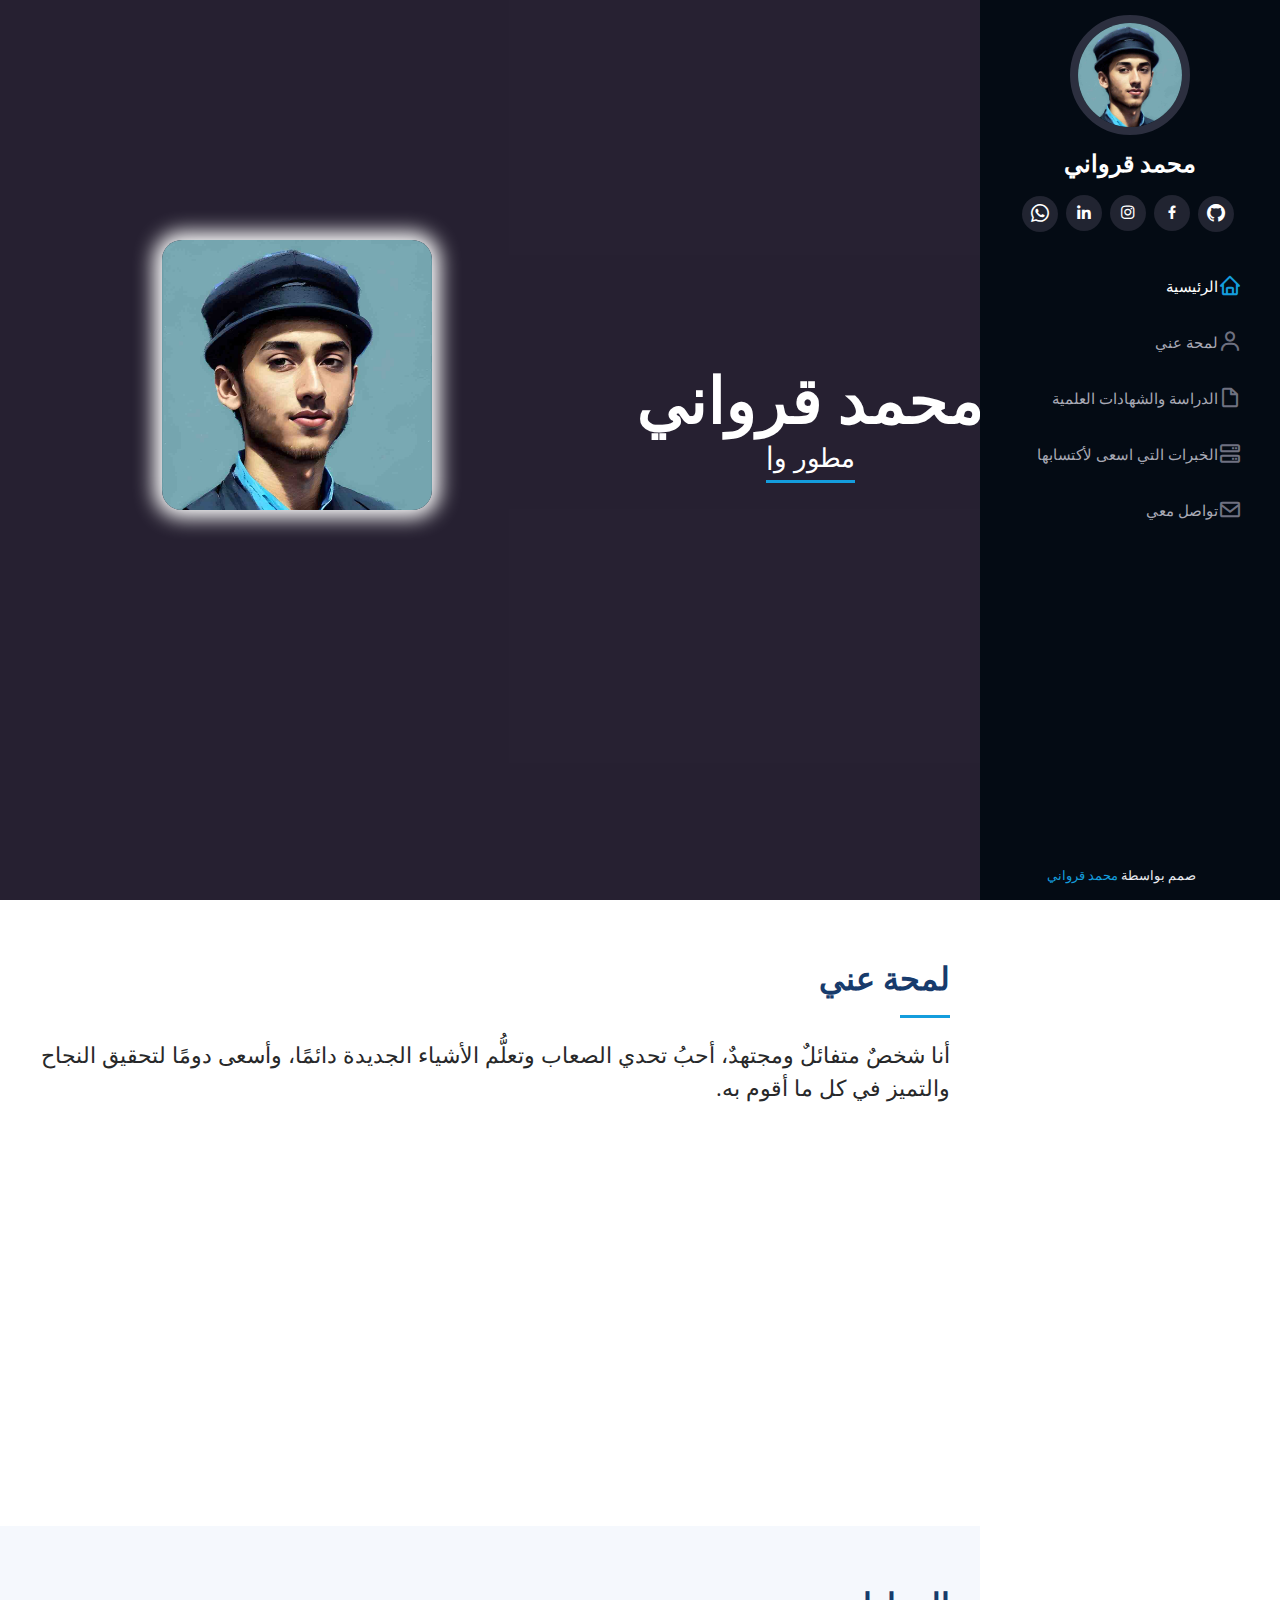
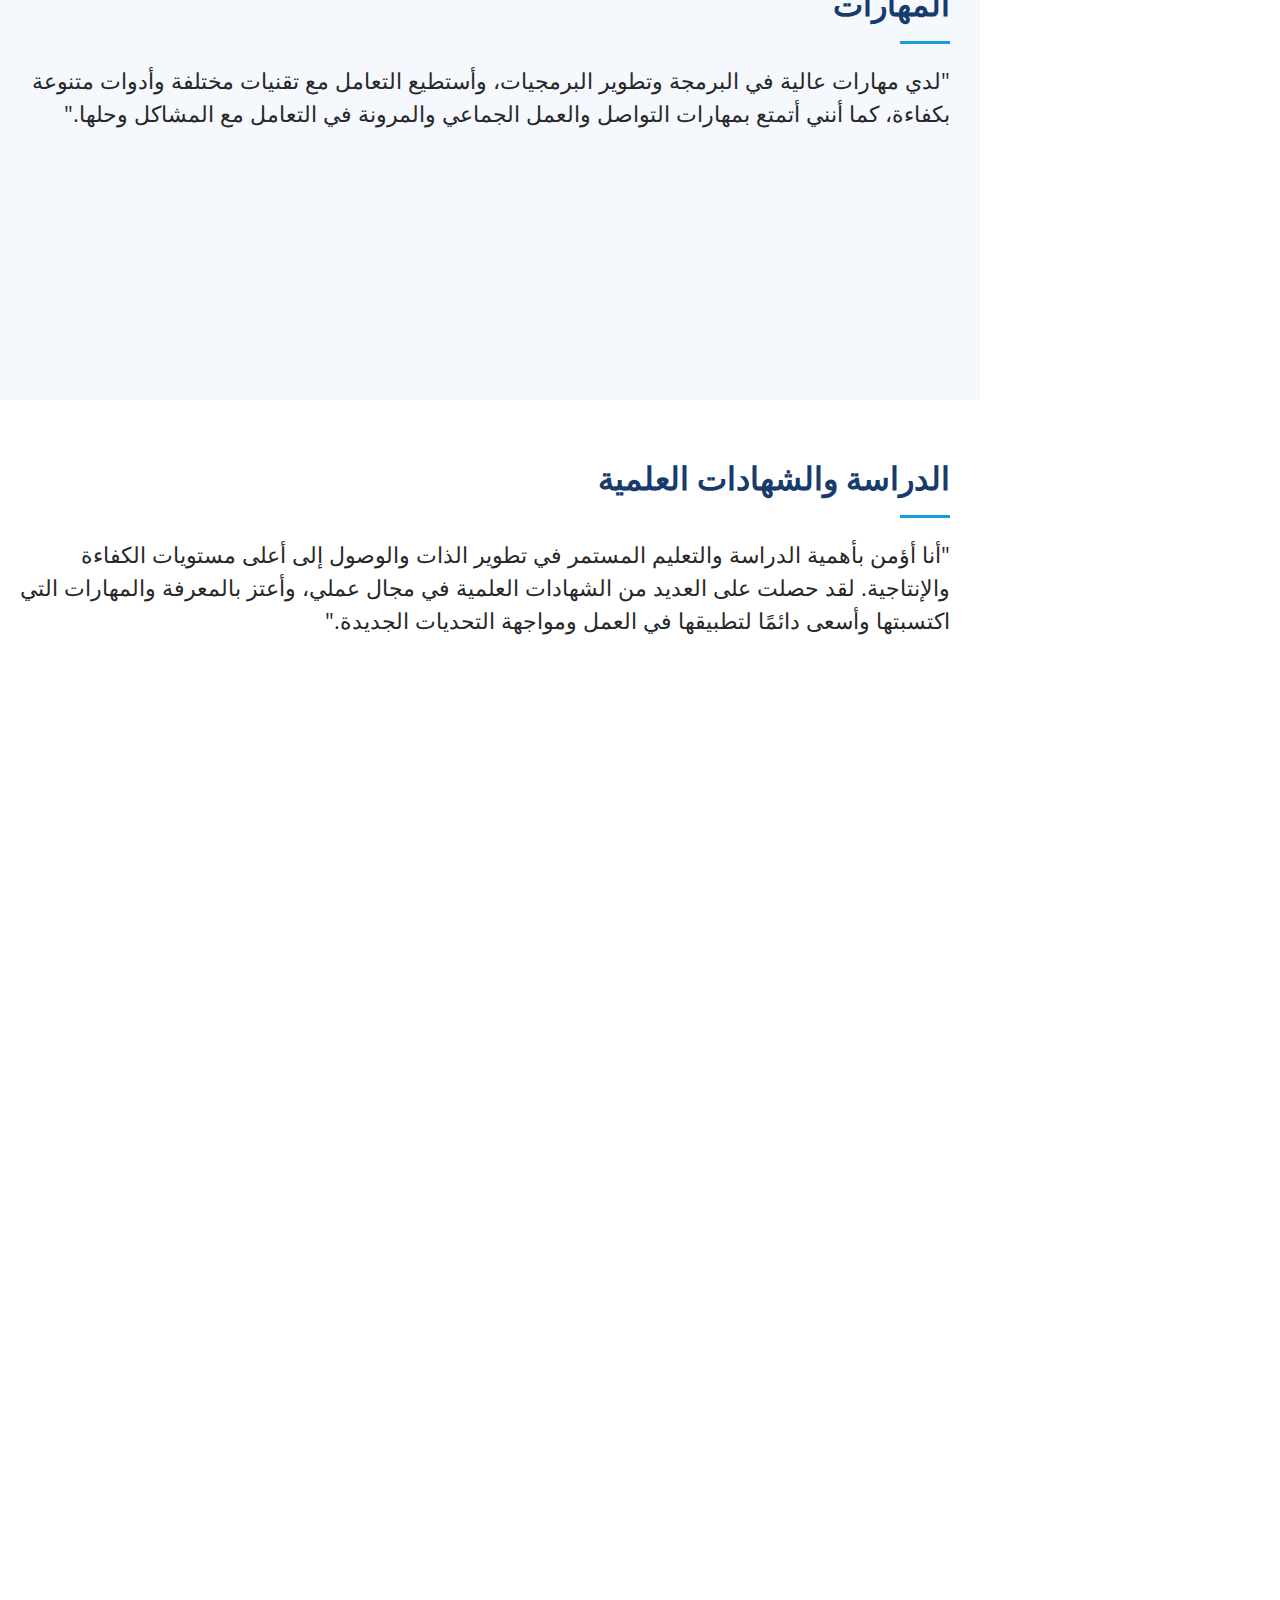
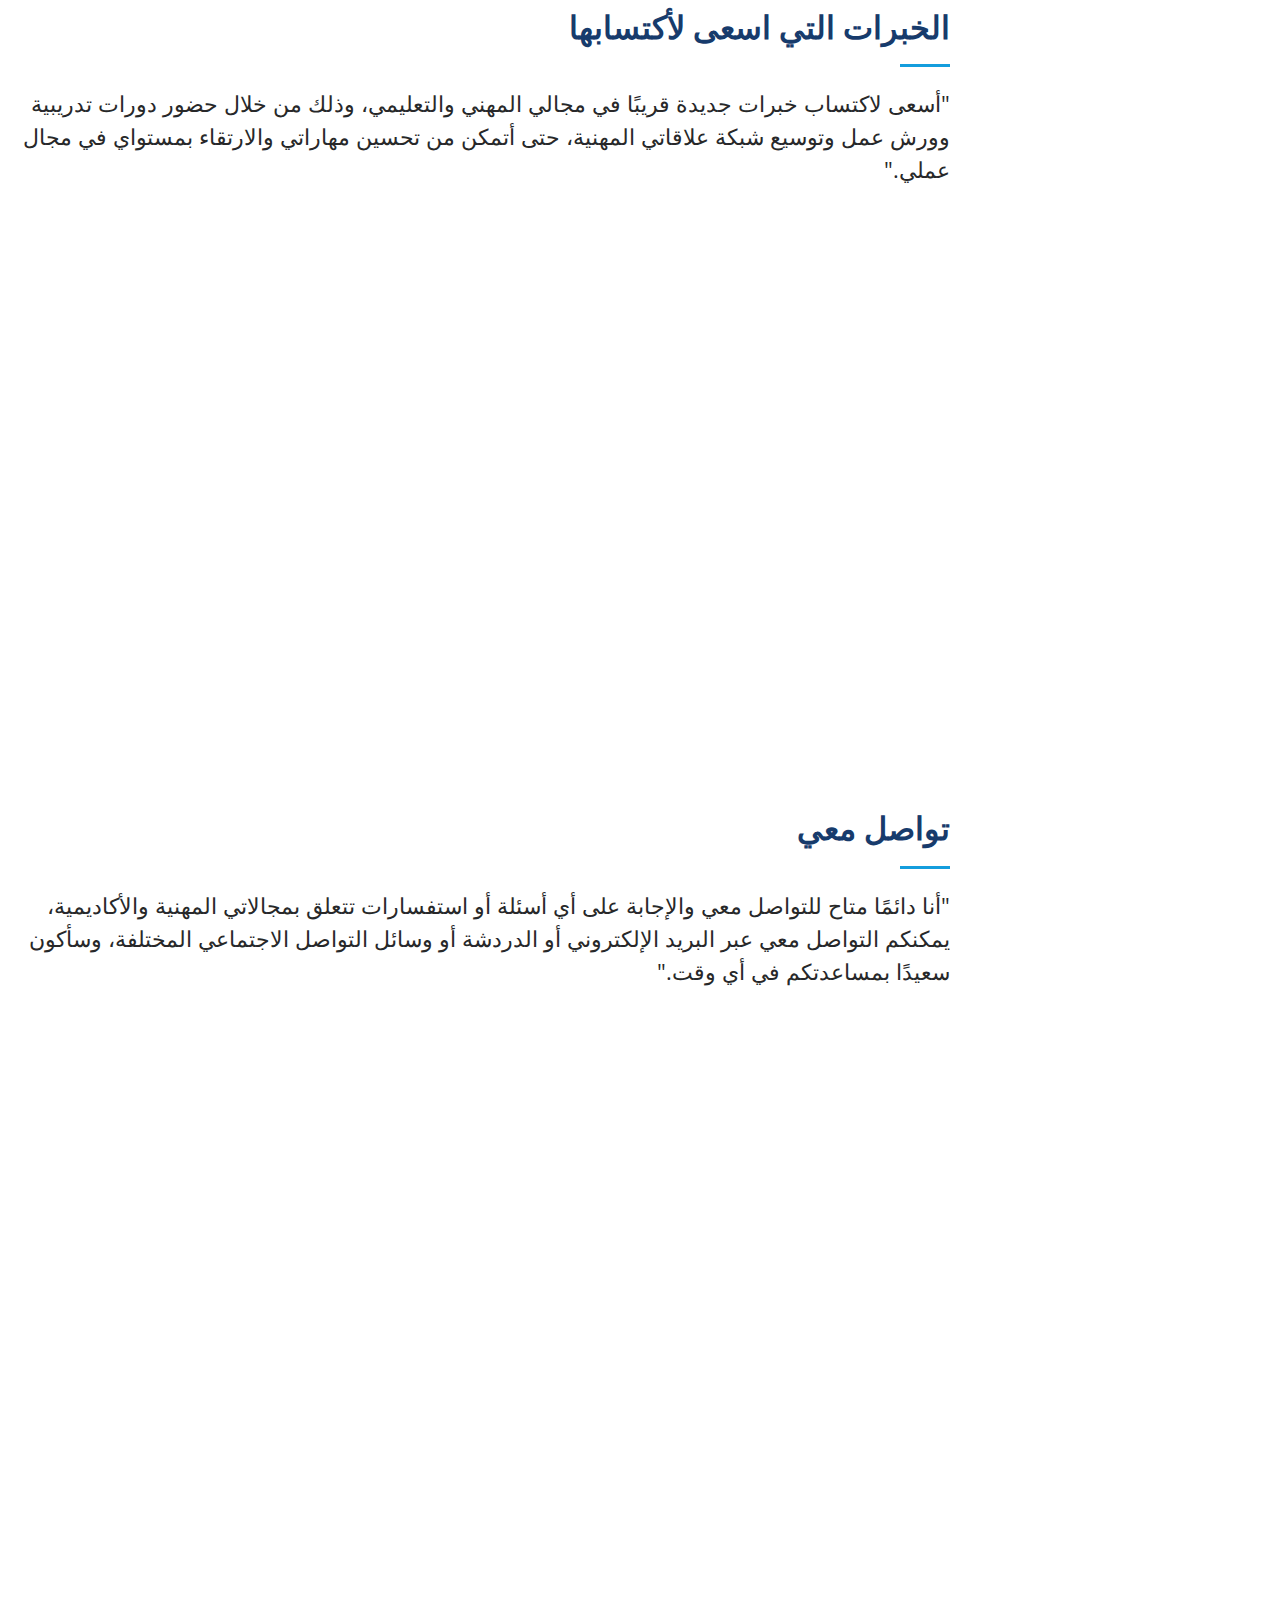
==== index.html @ 95aa0205 "Biography" ====
<!DOCTYPE html>
<html dir="rtl">

<head>
  <meta charset="utf-8">
  <meta content="width=device-width, initial-scale=1.0" name="viewport">

  <title>السيرة الذاتية</title>
  <meta content="" name="description">
  <meta content="" name="keywords">
  <!-- jQuery -->
  <script src="https://code.jquery.com/jquery-3.6.0.min.js"></script>

  <!-- Favicons -->
  <link href="assets/img/profile-img.jpg" rel="icon">
  <link href="./assets/img/profile-img.jpg" rel="">

  <!-- Google Fonts -->
  <link href="https://fonts.googleapis.com/css?family=Open+Sans:300,300i,400,400i,600,600i,700,700i|Raleway:300,300i,400,400i,500,500i,600,600i,700,700i|Poppins:300,300i,400,400i,500,500i,600,600i,700,700i" rel="stylesheet">

  <!-- Vendor CSS Files -->
  <link href="assets/vendor/aos/aos.css" rel="stylesheet">
  <link href="assets/vendor/bootstrap/css/bootstrap.min.css" rel="stylesheet">
  <link href="assets/vendor/bootstrap-icons/bootstrap-icons.css" rel="stylesheet">
  <link href="assets/vendor/boxicons/css/boxicons.min.css" rel="stylesheet">
  <link href="assets/vendor/glightbox/css/glightbox.min.css" rel="stylesheet">
  <link href="assets/vendor/swiper/swiper-bundle.min.css" rel="stylesheet">

  <!-- Template Main CSS File -->
  <link href="assets/css/style.css" rel="stylesheet">

</head>

<body>

  <!-- ======= Mobile nav toggle button ======= -->
  <i class="bi bi-list mobile-nav-toggle d-xl-none"></i>

  <!-- ======= Header ======= -->
  <header id="header">
    <div class="d-flex flex-column ">

      <div class="profile">
        <img src="assets/img/profile-img.jpg" alt="" class="img-fluid rounded-circle">
        <h1 class="text-light"><a href="index.html">محمد قرواني</a></h1>
        <div class="social-links mt-3 text-center">
          <a href="https://github.com/MuhammedQR" target="_blank" class="github"><i class="bi bi-github"></i></i></a>
          <a href="https://www.facebook.com/savio.htlved" target="_blank" class="facebook"><i class="bx bxl-facebook"></i></a>
          <a href="https://www.instagram.com/mohamadkarawani/" target="_blank" class="instagram"><i class="bx bxl-instagram"></i></a>
          <a href="https://www.linkedin.com/in/mohamad-karawani-674952245/" target="_blank" class="linkedin"><i class="bx bxl-linkedin"></i></a>
          <a href="https://wa.me/qr/7GLH7UZF22CKC1"target="_blank" class="whatsapp"><i class="bi bi-whatsapp"></i></a>
        </div>
      </div>

      <nav id="navbar" class="nav-menu navbar">
        <ul>
          <li><a href="#hero" class="nav-link scrollto active"><i class="bx bx-home"></i> <span>الرئيسية</span></a></li>
          <li><a href="#about" class="nav-link scrollto"><i class="bx bx-user"></i> <span>لمحة عني</span></a></li>
          <li><a href="#studying" class="nav-link scrollto"><i class="bx bx-file-blank"></i> <span>الدراسة والشهادات العلمية</span></a></li>
          <li><a href="#experiences" class="nav-link scrollto"><i class="bx bx-server"></i> <span>الخبرات التي اسعى لأكتسابها </span></a></li>
          <li><a href="#contact" class="nav-link scrollto"><i class="bx bx-envelope"></i> <span>تواصل معي</span></a></li>
        </ul>
      </nav><!-- .nav-menu -->
    </div>
  </header><!-- End Header -->

  <!-- ======= Hero Section ======= -->
  <section id="hero" class="d-flex justify-content-center align-items-center">
    <div class="hero-container d-flex flex-lg-row justify-content-end align-items-center flex-column" data-aos="fade-in">
      <div class="hero-text">
        <h1>محمد قرواني</h1>
        <p><span class="typed" data-typed-items="مطور ويب, مطور  واجهات امامية,مطور   واجهات خلفية "></span></p>
      </div>
      <div class="hero-img">
        <img id="hero-img" src="./assets/img/hero-bg.jpg" class="w-50 img-fluid" alt="">
      </div>
    </div>
  </section><!-- End Hero -->

  <main id="main">

    <!-- ======= About Section ======= -->
    <section id="about" class="about">
      <div class="container">

        <div class="section-title">
          <h2>لمحة عني </h2>
          <p>أنا شخصٌ متفائلٌ ومجتهدٌ، أحبُ تحدي الصعاب وتعلُّم الأشياء الجديدة دائمًا، وأسعى دومًا لتحقيق النجاح والتميز في كل ما أقوم به.</p>
        </div>

        <div class="row">
         
          <div class="col-lg-8 pt-4 pt-lg-0 content" data-aos="fade-left">
            <h3>مبرمج &amp; مطور ويب.</h3>
            <p class="fst-italic">
               مبرمج ومطور ويب متفاني في عملي، أستمتع بحل التحديات التقنية وتصميم وتطوير تطبيقات الويب المتميزة التي تلبي احتياجات المستخدمين وتحسِّن حياتهم اليومية.
            </p>
            <div class="row">
              <div class="col-lg-6">
                <ul>
                  <li><i class="bi bi-chevron-left"></i> <strong>   الميلاد  :  </strong> <span>   6/6/2001 </span> </li>
                  <li><i class="bi bi-chevron-left"></i> <strong>  الموبايل :  </strong> <span>  +963988018951</span> </li>
                  <li><i class="bi bi-chevron-left"></i> <strong>  المدينة :  </strong> <span> دمشق</span> </li>
                </ul>
              </div>
              <div class="col-lg-6">
                <ul>
                  <li><i class="bi bi-chevron-left"></i> <strong>  العمر :  </strong> <span>  22 </span> </li>
                  <li><i class="bi bi-chevron-left"></i> <strong>  الشهادة :  </strong> <span>  الجامعية </span> </li>
                  <li><i class="bi bi-chevron-left"></i> <strong>   الايميل : </strong> <span> mohamadkarawani8@gmail.com   </span> </li>
                </ul>
              </div>
            </div>
            <p>
              "أنا حاصلٌ على شهادة  دبلوم تقاني من المعهد التقني للحاسوب في جامعةدمشق، حيث تلقيتُ تعليماً شاملاً في مجالات عدة من ضمنها البرمجة وتطوير البرمجيات والشبكات، وأنا مستعدٌ دائماً لتطبيق المهارات والمعرفة التي اكتسبتُها في مجال عملي كمبرمج ومطور ويب."
            </p>
          </div>
          <div class="col-lg-4" data-aos="fade-right">
            <img src="assets/img/profile-img.jpg" class="img-fluid" alt="">
          </div> 
        </div>

      </div>
    </section><!-- End About Section -->

    <!-- ======= Skills Section ======= -->
    <section id="skills" class="skills section-bg">
      <div class="container">

        <div class="section-title">
          <h2>المهارات</h2>
          <p>"لدي مهارات عالية في البرمجة وتطوير البرمجيات، وأستطيع التعامل مع تقنيات مختلفة وأدوات متنوعة بكفاءة، كما أنني أتمتع بمهارات التواصل والعمل الجماعي والمرونة في التعامل مع المشاكل وحلها."</p>
        </div>

        <div class="row skills-content">

          <div class="col-lg-6" data-aos="fade-up">

            <div class="progress">
              <span class="skill">   <i class="val">100%</i>HTML</span>
              <div class="progress-bar-wrap">
                <div class="progress-bar" role="progressbar" aria-valuenow="100" aria-valuemin="0" aria-valuemax="100"></div>
              </div>
            </div>

            <div class="progress">
              <span class="skill">  <i class="val">90%</i>CSS </span>
              <div class="progress-bar-wrap">
                <div class="progress-bar" role="progressbar" aria-valuenow="90" aria-valuemin="0" aria-valuemax="100"></div>
              </div>
            </div>

            <div class="progress">
              <span class="skill">  <i class="val">70%</i>JavaScript</span>
              <div class="progress-bar-wrap">
                <div class="progress-bar" role="progressbar" aria-valuenow="75" aria-valuemin="0" aria-valuemax="100"></div>
              </div>
            </div>

          </div>

          <div class="col-lg-6" data-aos="fade-up" data-aos-delay="100">

            <div class="progress">
              <span class="skill"> <i class="val">50%</i> jQuery </span>
              <div class="progress-bar-wrap">
                <div class="progress-bar" role="progressbar" aria-valuenow="50" aria-valuemin="0" aria-valuemax="100"></div>
              </div>
            </div>

            <div class="progress">
              <span class="skill">  Bootstrap <i class="val">60%</i></span>
              <div class="progress-bar-wrap">
                <div class="progress-bar" role="progressbar" aria-valuenow="60" aria-valuemin="0" aria-valuemax="100"></div>
              </div>
            </div>
            <div class="progress">
              <span class="skill">  Microsoft Office <i class="val">55%</i></span>
              <div class="progress-bar-wrap">
                <div class="progress-bar" role="progressbar" aria-valuenow="55" aria-valuemin="0" aria-valuemax="100"></div>
              </div>
            </div>
          </div>
        </div>
      </div>
    </section><!-- End Skills Section -->

    <!-- ======= studying Section ======= -->
    <section id="studying" class="studying">
      <div class="container">

        <div class="section-title">
          <h2>الدراسة والشهادات العلمية</h2>
          <p>"أنا أؤمن بأهمية الدراسة والتعليم المستمر في تطوير الذات والوصول إلى أعلى مستويات الكفاءة والإنتاجية. لقد حصلت على العديد من الشهادات العلمية في مجال عملي، وأعتز بالمعرفة والمهارات التي اكتسبتها وأسعى دائمًا لتطبيقها في العمل ومواجهة التحديات الجديدة."</p>
        </div>

        <div class="row">
          <div class="col-lg-6" data-aos="fade-up" data-aos-delay="100">
            <h3 class="studying-title">الخبرات العملية</h3>
            <div class="studying-item">
              <h4>تصميم وتطوير صفحات الويب</h4>
              <h5>2023 - حالياً</h5>
              <p><em> عبر الإنترنت</em></p>
              <ul>
                <li>تصميم وتطوير صفحات الويب بتقنيات حديثة ومتطورة.</li>
                <li>تحسين تجربة المستخدم وجعل الصفحات سهلة الاستخدام وجذابة بصريًا.</li>
                <li>تحويل التصاميم إلى صفحات ويب وتطويرها باستخدام أحدث تقنيات الويب.</li>
                <li>ضمان التوافقية مع مختلف المتصفحات والأجهزة المختلفة لضمان تجربة متسقة وفعالة للمستخدم.</li>
              </ul>
            </div>
            <div class="studying-item">
              <h4>تصميم وربط الشبكات الحاسوبيه</h4>
              <h5>2022 - 2021</h5>
              <p><em>عبر الإنترنت </em></p>
              <ul>
                <li>تصميم وتخطيط الشبكات الحاسوبية وفقًا لاحتياجات العملاء والمتطلبات التقنية المحددة.</li>
                <li>تركيب وتكوين المعدات اللازمة لإنشاء شبكات حاسوبية فعالة وآمنة.</li>
                <li>ربط الأجهزة المختلفة والخوادم والموارد الحاسوبية بالشبكة وتكوينها بشكل صحيح لضمان تشغيل سلس وفعال.</li>
                <li>تأمين الشبكات الحاسوبية وحمايتها من الهجمات والتهديدات الخارجية باستخدام أحدث التقنيات والبرامج المضادة للفيروسات وجدران الحماية (Firewalls).</li>
              </ul>
            </div>
          </div>
          <div class="col-lg-6" data-aos="fade-up">
            <h3 class="studying-title">الشهادات</h3>
            <div class="studying-item">
              <h4>دبلوم تقاني في هندسة الكمبيوتر </h4>
              <h5>2023 - 2020 </h5>

              <p><em> جامعة دمشق, المعهد التقاني للحاسوب</em></p>
              <p>تلقيتُ تعليماً شاملاً في مجالات عدة من ضمنها البرمجة وتطوير البرمجيات والشبكات، وأنا مستعدٌ دائماً لتطبيق المهارات والمعرفة التي اكتسبتُها في مجال عملي كمبرمج ومطور ويب."</p>
            </div>
          </div>
        </div>

      </div>
    </section><!-- End studying Section -->

    <!-- ======= experiences Section ======= -->
    <section id="experiences" class="experiences">
      <div class="container">

        <div class="section-title">
          <h2> الخبرات التي اسعى لأكتسابها</h2>
          <p>"أسعى لاكتساب خبرات جديدة قريبًا في مجالي المهني والتعليمي، وذلك من خلال حضور دورات تدريبية وورش عمل وتوسيع شبكة علاقاتي المهنية، حتى أتمكن من تحسين مهاراتي والارتقاء بمستواي في مجال عملي."</p>
        </div>

        <div class="row">
          <div class="col-lg-4 col-md-6 icon-box" data-aos="fade-up">
            <div class="icon"><i class="bi bi-code-slash"></i></div>
            <h4 class="title"><a href=""> تصميم وتطوير مواقع الويب المتقدمة </a></h4>
            <p class="description"> تصميم وتطوير مواقع الويب المتقدمة وتحسينها باستخدام أحدث التقنيات والأدوات المستخدمة في المجال، بما في ذلك تطبيقات الويب والجوال والمواقع الإلكترونية الكبيرة والمعقدة.</p>
          </div>
          <div class="col-lg-4 col-md-6 icon-box" data-aos="fade-up" data-aos-delay="100">
            <div class="icon"><i class="bi bi-incognito"></i></div>
            <h4 class="title"><a href="">تعلم العمل بالإطارات العملية</a></h4>
            <p class="description">أرغب في تعلم العمل بالإطارات العملية (Frameworks) مثل React وAngular وVue.js وغيرها، وتحسين مهاراتي</p>
          </div>
          <div class="col-lg-4 col-md-6 icon-box" data-aos="fade-up" data-aos-delay="200">
            <div class="icon"><i class="bi bi-hdd-rack-fill"></i></div>
            <h4 class="title"><a href=""> البرمجة الخلفية باستخدام لغات البرمجة مثل PHP وغيرها،</a></h4>
            <p class="description"> تصميم وتطوير قواعد البيانات، وكذلك فهمًا للأمان والتوافقية مع المتصفحات</p>
          </div>
          <div class="col-lg-4 col-md-6 icon-box" data-aos="fade-up" data-aos-delay="300">
            <div class="icon"><i class="bi bi-shield-lock"></i></div>
            <h4 class="title"><a href=""> تطوير الويب والأمن الإلكتروني</a></h4>
            <p class="description">التعرف على أفضل الممارسات في تطوير الويب والأمن الإلكتروني والتوافقية مع المتصفحات والأجهزة المختلفة.</p>
          </div>
          <div class="col-lg-4 col-md-6 icon-box" data-aos="fade-up" data-aos-delay="400">
            <div class="icon"><i class="bi bi-cloud-download"></i></div>
            <h4 class="title"><a href=""> تطوير تطبيقات الويب القائمة على السحابة (Cloud-based) </a></h4>
            <p class="description">تعلم كيفية تطوير تطبيقات الويب القائمة على السحابة (Cloud-based) والتعرف على أدوات وخدمات الحوسبة السحابية المختلفة مثل AWS وGoogle Cloud وAzure.</p>
          </div>
          <div class="col-lg-4 col-md-6 icon-box" data-aos="fade-up" data-aos-delay="500">
            <div class="icon"><i class="bi bi-database"></i></div>
            <h4 class="title"><a href="">تعلم كيفية استخدام قواعد البيانات المختلفة وإدارتها وتحسينها</a></h4>
            <p class="description">تعلم كيفية استخدام قواعد البيانات المختلفة وإدارتها وتحسينها، بما في ذلك MySQL وMongoDB وOracle وغيرها، والتعرف على أفضل الممارسات في تصميم قواعد البيانات وتحسين الأداء.</p>
          </div>
        </div>

      </div>
    </section><!-- End experiences Section -->

    <!-- ======= Contact Section ======= -->
    <section id="contact" class="contact">
      <div class="container">

        <div class="section-title">
          <h2>تواصل معي</h2>
          <p>"أنا دائمًا متاح للتواصل معي والإجابة على أي أسئلة أو استفسارات تتعلق بمجالاتي المهنية والأكاديمية، يمكنكم التواصل معي عبر البريد الإلكتروني أو الدردشة أو وسائل التواصل الاجتماعي المختلفة، وسأكون سعيدًا بمساعدتكم في أي وقت."</p>
        </div>

        <div class="row" data-aos="fade-in">

          <div class="col-lg-5 d-flex align-items-stretch">
            <div class="info">
              <div class="address">
                <i class="bi bi-geo-alt"></i>
                <h4>الموقع:</h4>
                <p>سورية , دمشق , شارع بغداد</p>
              </div>

              <div class="email">
                <i class="bi bi-envelope"></i>
                <h4>الايميل:</h4>
                <p> mohamadkarawani8@gmail.com</p>
              </div>

              <div class="phone">
                <i class="bi bi-phone"></i>
                <h4>الموبايل:</h4>
                <p>+963988018951</p>
              </div>

              <iframe src="https://www.google.com/maps/embed?pb=!1m18!1m12!1m3!1d831.5950123219482!2d36.31043903046189!3d33.51750321643759!2m3!1f0!2f0!3f0!3m2!1i1024!2i768!4f13.1!3m3!1m2!1s0x1518e6d91a122987%3A0x987654a96d05fff3!2z2YXYs9is2K8g2KfZhNij2YLYtdin2KjYjCDYr9mF2LTZgtiMINiz2YjYsdmK2Kc!5e0!3m2!1sar!2s!4v1688729668110!5m2!1sar!2s" frameborder="0" style="border:0; width: 100%; height: 290px;" allowfullscreen></iframe>
            </div>

          </div>

          <div class="col-lg-7 mt-5 mt-lg-0 d-flex align-items-stretch">
            <form action="forms/contact.php" method="post" role="form" class="php-email-form">
              <div class="row">
                <div class="form-group col-md-6">
                  <label for="name">الأسم</label>
                  <input type="text" name="name" class="form-control" id="name" required>
                </div>
                <div class="form-group col-md-6">
                  <label for="name">البريد الألكتروني</label>
                  <input type="email" class="form-control" name="email" id="email" required>
                </div>
              </div>
              <div class="form-group">
                <label for="name">عنوان الرسالة</label>
                <input type="text" class="form-control" name="subject" id="subject" required>
              </div>
              <div class="form-group">
                <label for="name">الرسالة</label>
                <textarea class="form-control" name="message" rows="10" required></textarea>
              </div>
              <div class="my-3">
                <div class="loading">جاري الارسال</div>
                <div class="error-message"></div>
                <div class="sent-message">تم الأرسال ,شكراً لك!</div>
              </div>
              <div class="text-center"><button type="submit">أرسال  </button></div>
            </form>
          </div>

        </div>

      </div>
    </section><!-- End Contact Section -->

  </main><!-- End #main -->

  <!-- ======= Footer ======= -->
  <footer id="footer">
    <div class="container">
      
      <div class="credits">
        صمم بواسطة <a href="#">محمد قرواني</a>
      </div>
    </div>
  </footer><!-- End  Footer -->

  <a href="#" class="back-to-top d-flex align-items-center justify-content-center"><i class="bi bi-arrow-up-short"></i></a>
  <!-- Vendor JS Files -->
  <script src="assets/vendor/purecounter/purecounter_vanilla.js"></script>
  <script src="assets/vendor/aos/aos.js"></script>
  <script src="assets/vendor/bootstrap/js/bootstrap.bundle.min.js"></script>
  <script src="assets/vendor/glightbox/js/glightbox.min.js"></script>
  <script src="assets/vendor/isotope-layout/isotope.pkgd.min.js"></script>
  <script src="assets/vendor/swiper/swiper-bundle.min.js"></script>
  <script src="assets/vendor/typed.js/typed.umd.js"></script>
  <script src="assets/vendor/waypoints/noframework.waypoints.js"></script>
  <script src="assets/vendor/php-email-form/validate.js"></script>

  <!-- Template Main JS File -->
  <script src="assets/js/main.js"></script>

</body>

</html>
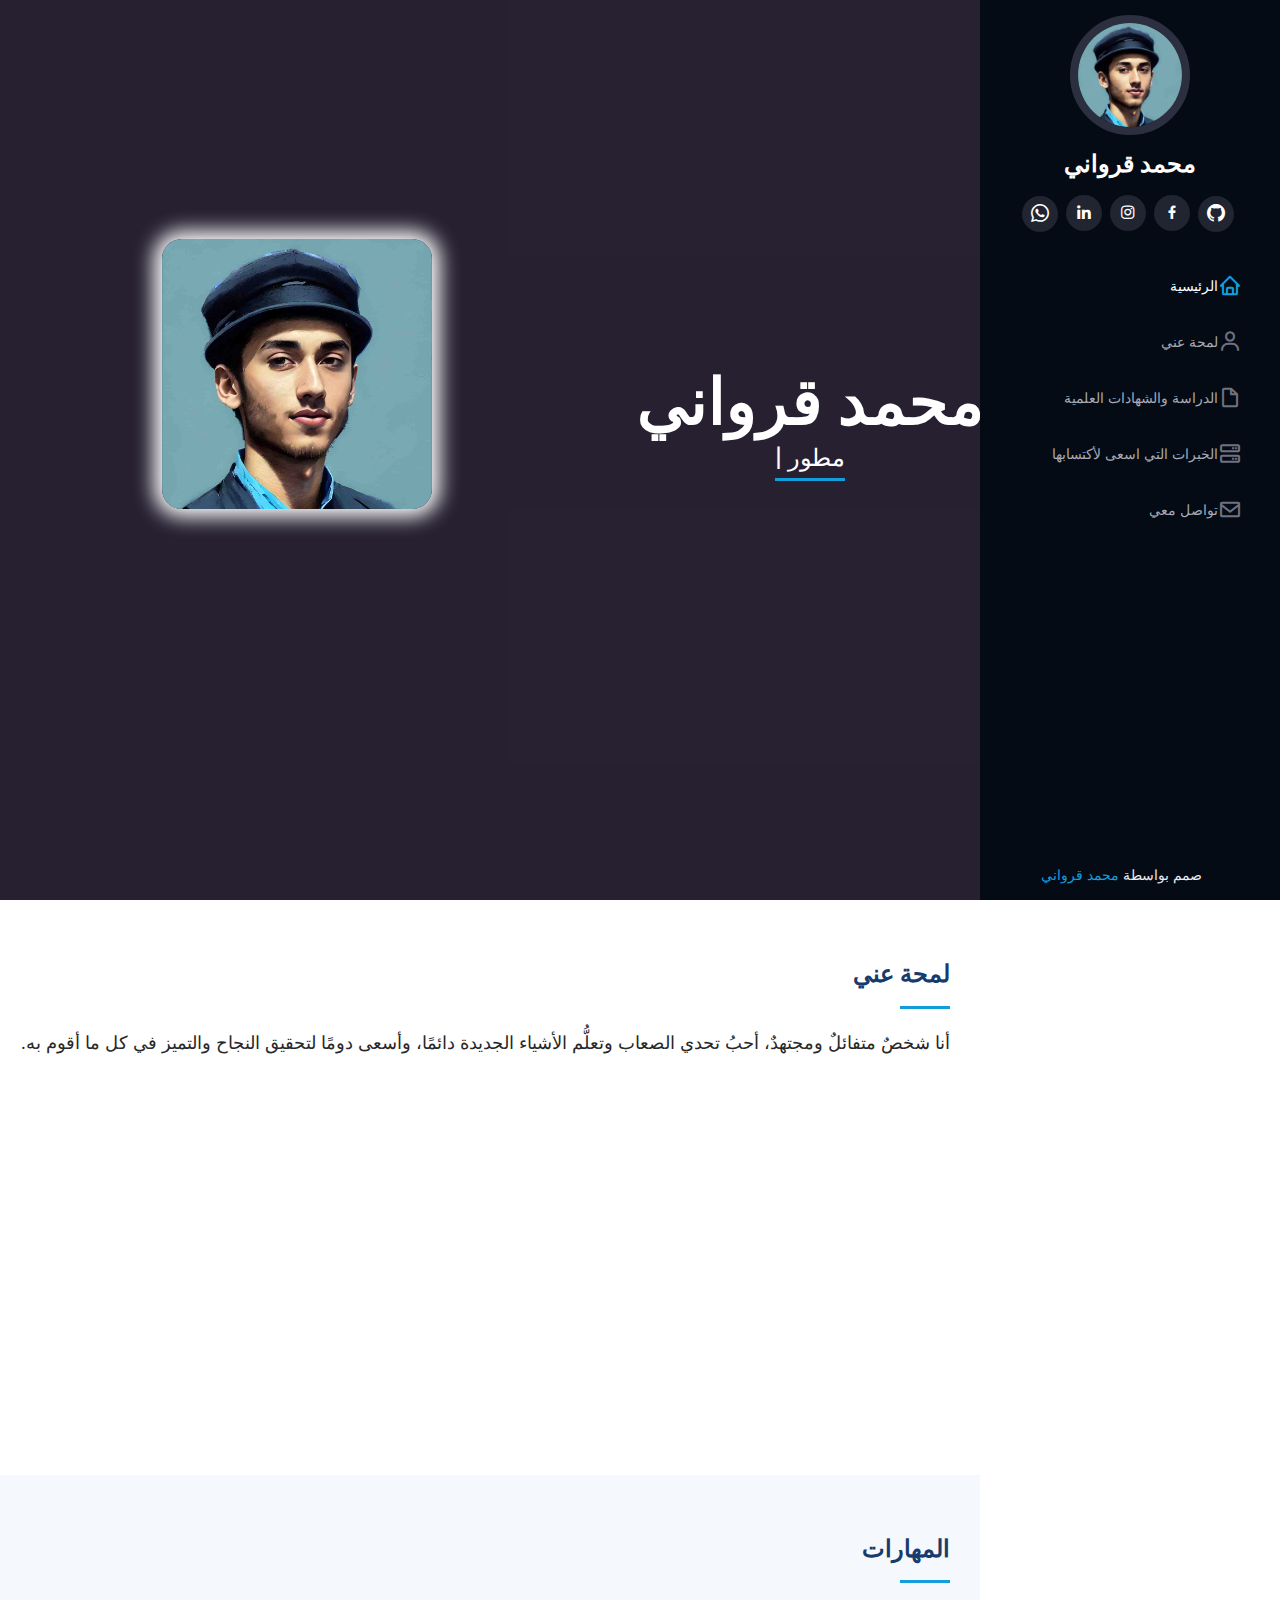
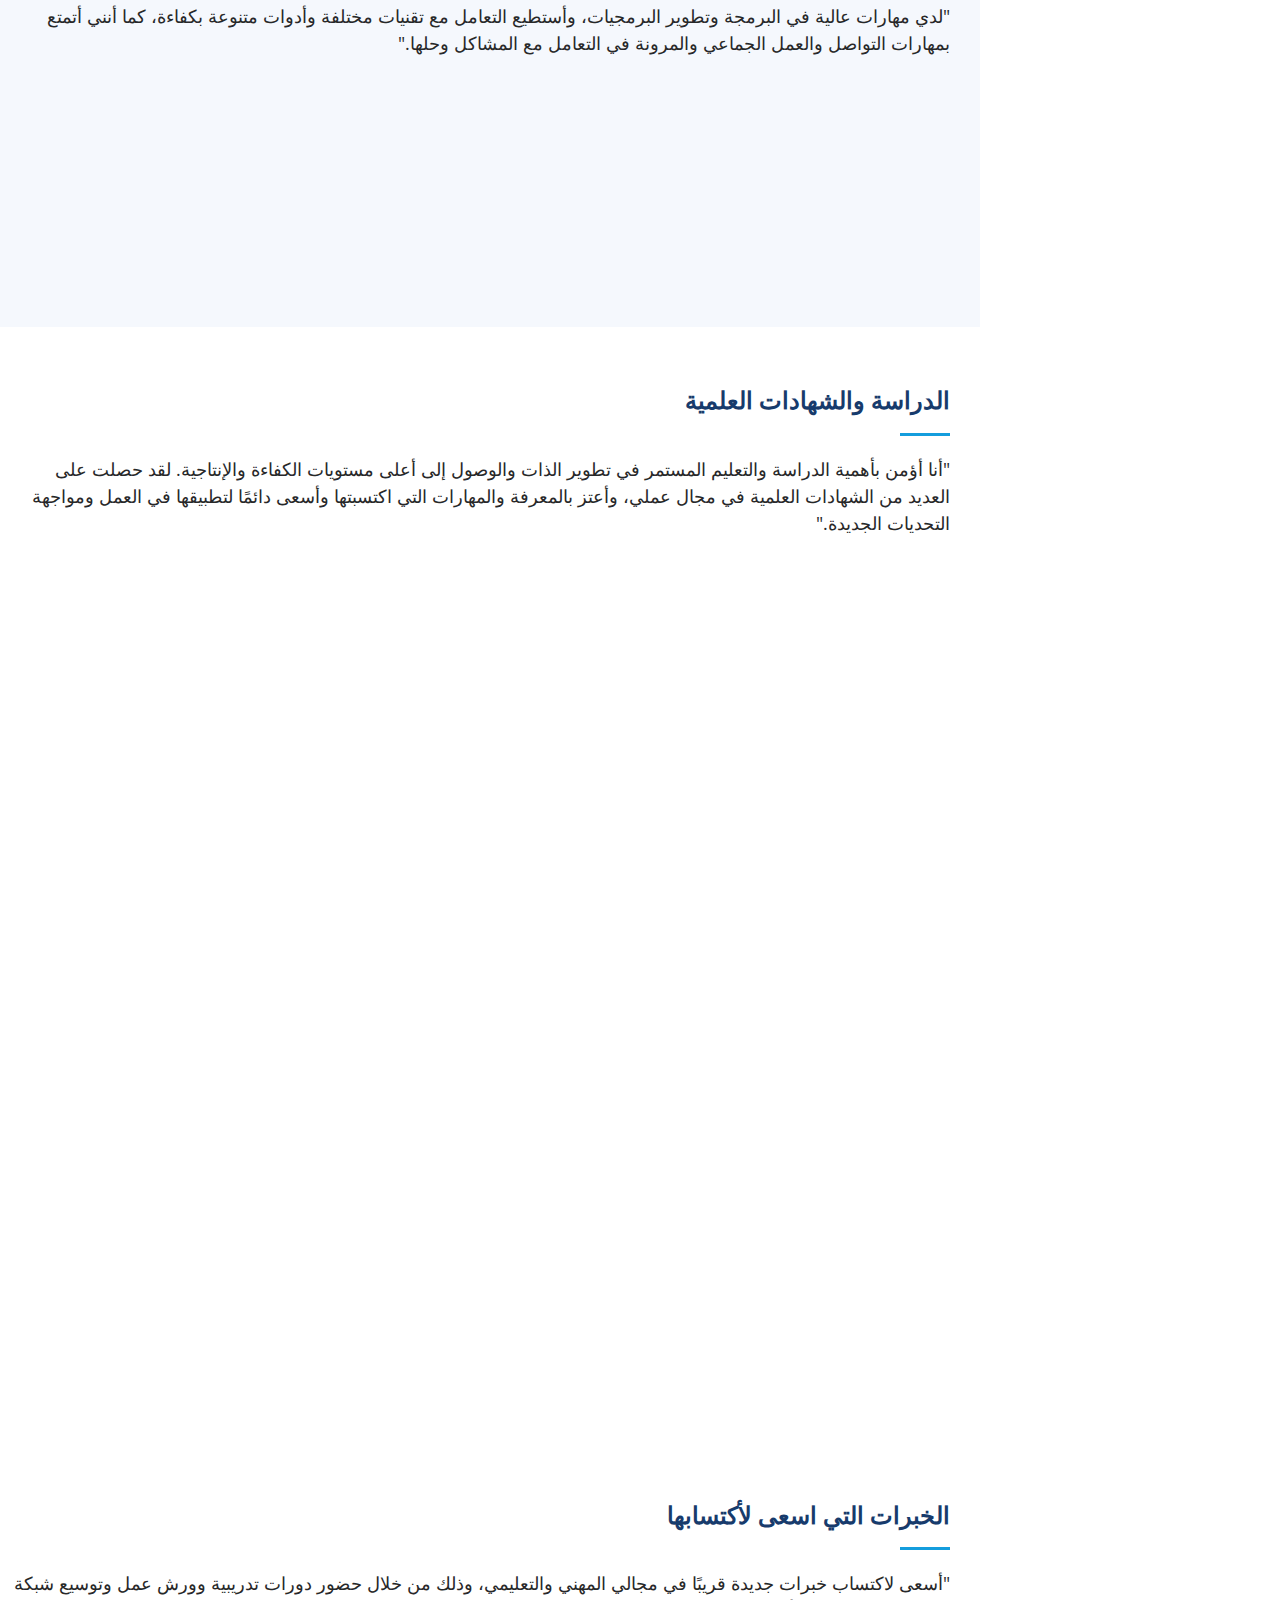
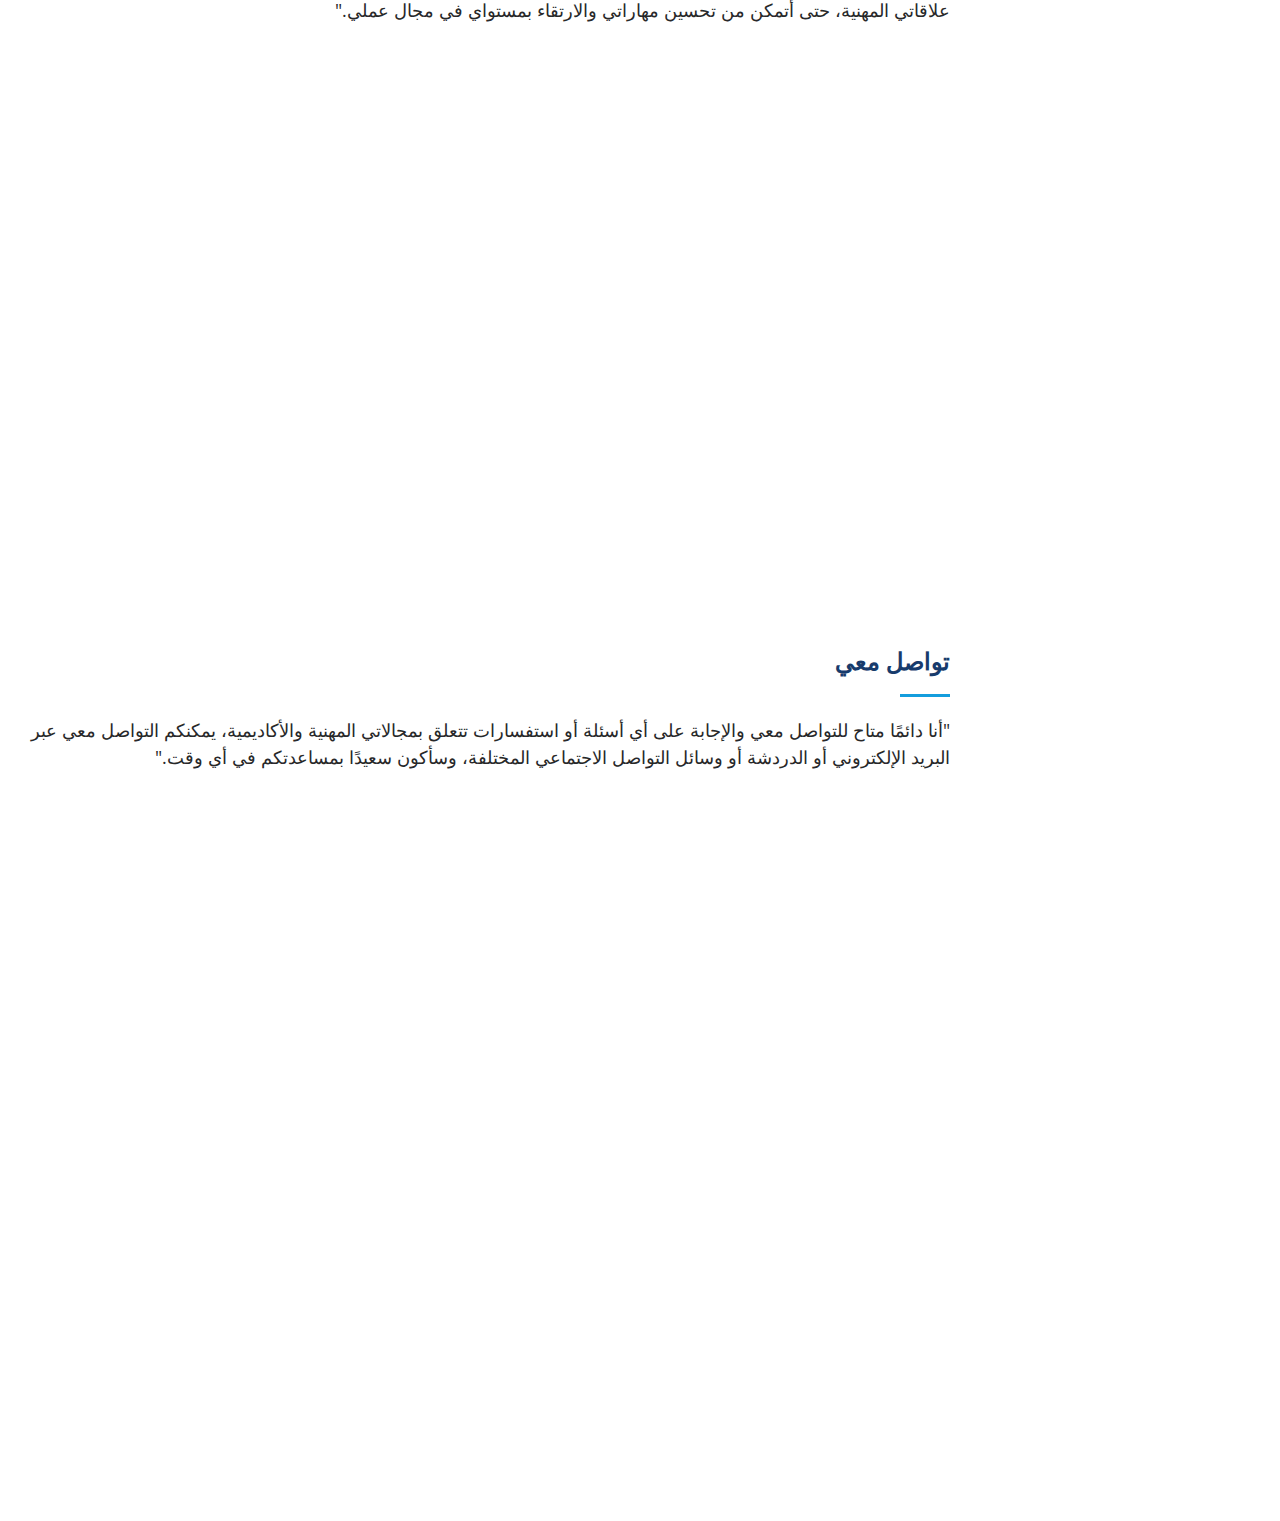
==== commit 31aa9e0d: "Update" ====
--- a/index.html
+++ b/index.html
@@ -107,7 +107,7 @@
                 <ul>
                   <li><i class="bi bi-chevron-left"></i> <strong>  العمر :  </strong> <span>  22 </span> </li>
                   <li><i class="bi bi-chevron-left"></i> <strong>  الشهادة :  </strong> <span>  الجامعية </span> </li>
-                  <li><i class="bi bi-chevron-left"></i> <strong>   الايميل : </strong> <span> mohamadkarawani8@gmail.com   </span> </li>
+                  <li ><i class="bi bi-chevron-left"></i> <strong>   الايميل : </strong> <span class="email"> <a href="mailto:mohamadkarawani8@gmail.com ">mohamadkarawani8@gmail.com </a>  </span> </li>
                 </ul>
               </div>
             </div>
@@ -295,20 +295,17 @@
             <div class="info">
               <div class="address">
                 <i class="bi bi-geo-alt"></i>
-                <h4>الموقع:</h4>
-                <p>سورية , دمشق , شارع بغداد</p>
+                <p> <strong> الموقع:</strong> <span> سورية , دمشق , شارع بغداد </span></p>
               </div>
 
               <div class="email">
                 <i class="bi bi-envelope"></i>
-                <h4>الايميل:</h4>
-                <p> mohamadkarawani8@gmail.com</p>
+                <p> <strong> الايميل:</strong><a href="mailto:mohamadkarawani8@gmail.com"> mohamadkarawani8@gmail.com </a>  </p>
               </div>
 
               <div class="phone">
                 <i class="bi bi-phone"></i>
-                <h4>الموبايل:</h4>
-                <p>+963988018951</p>
+                <p> <strong>الموبايل:</strong><span>+963988018951</span> </p>
               </div>
 
               <iframe src="https://www.google.com/maps/embed?pb=!1m18!1m12!1m3!1d831.5950123219482!2d36.31043903046189!3d33.51750321643759!2m3!1f0!2f0!3f0!3m2!1i1024!2i768!4f13.1!3m3!1m2!1s0x1518e6d91a122987%3A0x987654a96d05fff3!2z2YXYs9is2K8g2KfZhNij2YLYtdin2KjYjCDYr9mF2LTZgtiMINiz2YjYsdmK2Kc!5e0!3m2!1sar!2s!4v1688729668110!5m2!1sar!2s" frameborder="0" style="border:0; width: 100%; height: 290px;" allowfullscreen></iframe>
--- a/assets/css/style.css
+++ b/assets/css/style.css
@@ -4,6 +4,12 @@
 body {
   font-family: "Open Sans", sans-serif;
   color: #272829;
+}
+
+:root {
+  --font-defult: 18px;
+  --font-large: 24px;
+  --font-small: 14px;
 }
 
 a {
@@ -83,7 +89,7 @@
 }
 
 #header .profile h1 {
-  font-size: 24px;
+  font-size: var(--font-large);
   margin: 0;
   padding: 0;
   font-weight: 600;
@@ -99,7 +105,7 @@
 }
 
 #header .profile .social-links a {
-  font-size: 18px;
+  font-size: var(--font-defult);
   display: inline-block;
   background: #212431;
   color: #fff;
@@ -172,7 +178,7 @@
   padding: 12px 15px;
   margin-bottom: 8px;
   transition: 0.3s;
-  font-size: 15px;
+  font-size: var(--font-small);
 }
 
 .nav-menu a i,
@@ -204,7 +210,7 @@
   top: 15px;
   z-index: 9998;
   border: 0;
-  font-size: 24px;
+  font-size: var(--font-large)  ;
   transition: all 0.4s;
   outline: none !important;
   background-color: #149ddd;
@@ -270,7 +276,7 @@
 #hero p {
   color: #fff;
   margin-bottom: 50px;
-  font-size: 26px;
+  font-size: var(--font-large);
   font-family: "Poppins", sans-serif;
 }
 
@@ -284,15 +290,15 @@
   position: relative;
   width: 500px;
   height: 500px;
-  /* overflow: hidden; */
-}
+}
+
 #hero .hero-img img {
   transition: opacity 0.5s ease-in-out;
   border-radius: 20px;
   box-shadow: 0px 0px 20px 8px white;
-    position: absolute;
-      top: 0;
-      left: 30%;
+  position: absolute;
+  top: 0;
+  left: 30%;
 
 }
 
@@ -319,12 +325,6 @@
     font-size: 55px;
     line-height: 1.8;
   }
-
-  #hero h2 {
-    font-size: 35px;
-    line-height: 24px;
-    margin-bottom: 30px;
-  }
   #hero .hero-container {
     text-align: start;
   }
@@ -352,7 +352,7 @@
 }
 
 .section-title h2 {
-  font-size: 32px;
+  font-size: var(--font-large);
   font-weight: bold;
   margin-bottom: 20px;
   padding-bottom: 20px;
@@ -372,7 +372,7 @@
 }
 
 .section-title p {
-  font-size: 22px;
+  font-size: var(--font-defult);
   margin-bottom: 0;
 }
 
@@ -381,7 +381,7 @@
 --------------------------------------------------------------*/
 .about .content h3 {
   font-weight: 700;
-  font-size: 26px;
+  font-size: var(--font-large);
   color: #173b6c;
 }
 
@@ -395,13 +395,25 @@
   display: flex;
   align-items: center;
 }
+.about .content ul a {
+  transition: 0.3s;
+  color: black;
+}
+.about .content ul li .email {
+  cursor: pointer;
+  font-size: var(--font-small);
+}
+.about .content ul li a:hover {
+  color: #149ddd;
+}
 
 .about .content ul strong {
   margin-right: 10px;
+  margin-left: 10px;
 }
 
 .about .content ul i {
-  font-size: 16px;
+  font-size: var(--font-defult);
   margin-right: 5px;
   color: #149ddd;
   line-height: 0;
@@ -451,7 +463,7 @@
 # studying
 --------------------------------------------------------------*/
 .studying .studying-title {
-  font-size: 26px;
+  font-size: var(--font-large);
   font-weight: 700;
   margin-top: 20px;
   margin-bottom: 20px;
@@ -469,7 +481,7 @@
 
 .studying .studying-item h4 {
   line-height: 18px;
-  font-size: 18px;
+  font-size: var(--font-defult);
   font-weight: 600;
   text-transform: uppercase;
   font-family: "Poppins", sans-serif;
@@ -478,7 +490,7 @@
 }
 
 .studying .studying-item h5 {
-  font-size: 16px;
+  font-size: var(--font-small);
   background: #e4edf9;
   padding: 5px 15px;
   display: inline-block;
@@ -532,7 +544,7 @@
 
 .experiences .icon i {
   color: #fff;
-  font-size: 24px;
+  font-size: var(--font-large);
   line-height: 0;
 }
 
@@ -548,7 +560,7 @@
   margin-right: 80px;
   font-weight: 700;
   margin-bottom: 15px;
-  font-size: 18px;
+  font-size: var(--font-defult);
 }
 
 .experiences .title a {
@@ -562,7 +574,7 @@
 .experiences .description {
   margin-right: 80px;
   line-height: 24px;
-  font-size: 14px;
+  font-size: var(--font-small);
 }
 
 /*--------------------------------------------------------------
@@ -580,7 +592,7 @@
 }
 
 .contact .info i {
-  font-size: 20px;
+  font-size: var(--font-defult);
   color: #149ddd;
   float: right;
   width: 44px;
@@ -593,23 +605,30 @@
   transition: all 0.3s ease-in-out;
 }
 
-.contact .info h4 {
-  padding: 0 0 0 60px;
-  font-size: 22px;
-  font-weight: 600;
-  margin-bottom: 5px;
-  color: #050d18;
-}
-
-.contact .info p {
-  padding: 0 0 10px 60px;
-  margin-bottom: 20px;
-  font-size: 14px;
+.contact .info p  {
+  padding: 0 0 10px 10px;
+  margin-bottom: 30px;
+  font-size: var(--font-defult);
   color: #173b6c;
 }
-
-.contact .info .email p {
-  padding-top: 5px;
+.contact .info p strong {
+  padding-right: 10px;
+}
+.contact .info a {
+  cursor: pointer;
+  font-size: var(--font-small);
+  color: #173b6c;
+  transition: 0.3s;
+}
+.contact .info a:hover {
+  color: #149ddd;
+}
+.contact .info span ,.contact .info a {
+  padding-right: 10px ;
+}
+.contact .info span ,.contact .info a  {
+  cursor: pointer;
+  font-size: var(--font-small);
 }
 
 .contact .info .social-links {
@@ -617,7 +636,7 @@
 }
 
 .contact .info .social-links a {
-  font-size: 18px;
+  font-size: var(--font-defult);
   display: inline-block;
   background: #333;
   color: #fff;
@@ -636,6 +655,7 @@
   color: #fff;
 }
 
+
 .contact .info .email:hover i,
 .contact .info .address:hover i,
 .contact .info .phone:hover i {
@@ -659,7 +679,7 @@
   color: red;
   margin: 0 0 15px 0;
   font-weight: 400;
-  font-size: 13px;
+  font-size:var(--font-small);
 }
 
 .contact .php-email-form .error-message {
@@ -758,7 +778,7 @@
 }
 
 .breadcrumbs h2 {
-  font-size: 26px;
+  font-size: var(--font-large);
   font-weight: 300;
 }
 
@@ -768,7 +788,7 @@
   list-style: none;
   padding: 0;
   margin: 0;
-  font-size: 15px;
+  font-size: var(--font-small);
 }
 
 .breadcrumbs ol li+li {
@@ -802,7 +822,7 @@
 #footer {
   padding: 15px;
   color: #f4f6fd;
-  font-size: 14px;
+  font-size: var(--font-small);
   position: fixed;
   right: 0;
   bottom: 0;
@@ -818,7 +838,7 @@
 #footer .credits {
   padding-top: 5px;
   text-align: center;
-  font-size: 13px;
+  font-size: var(--font-small);
   color: #eaebf0;
 }
 
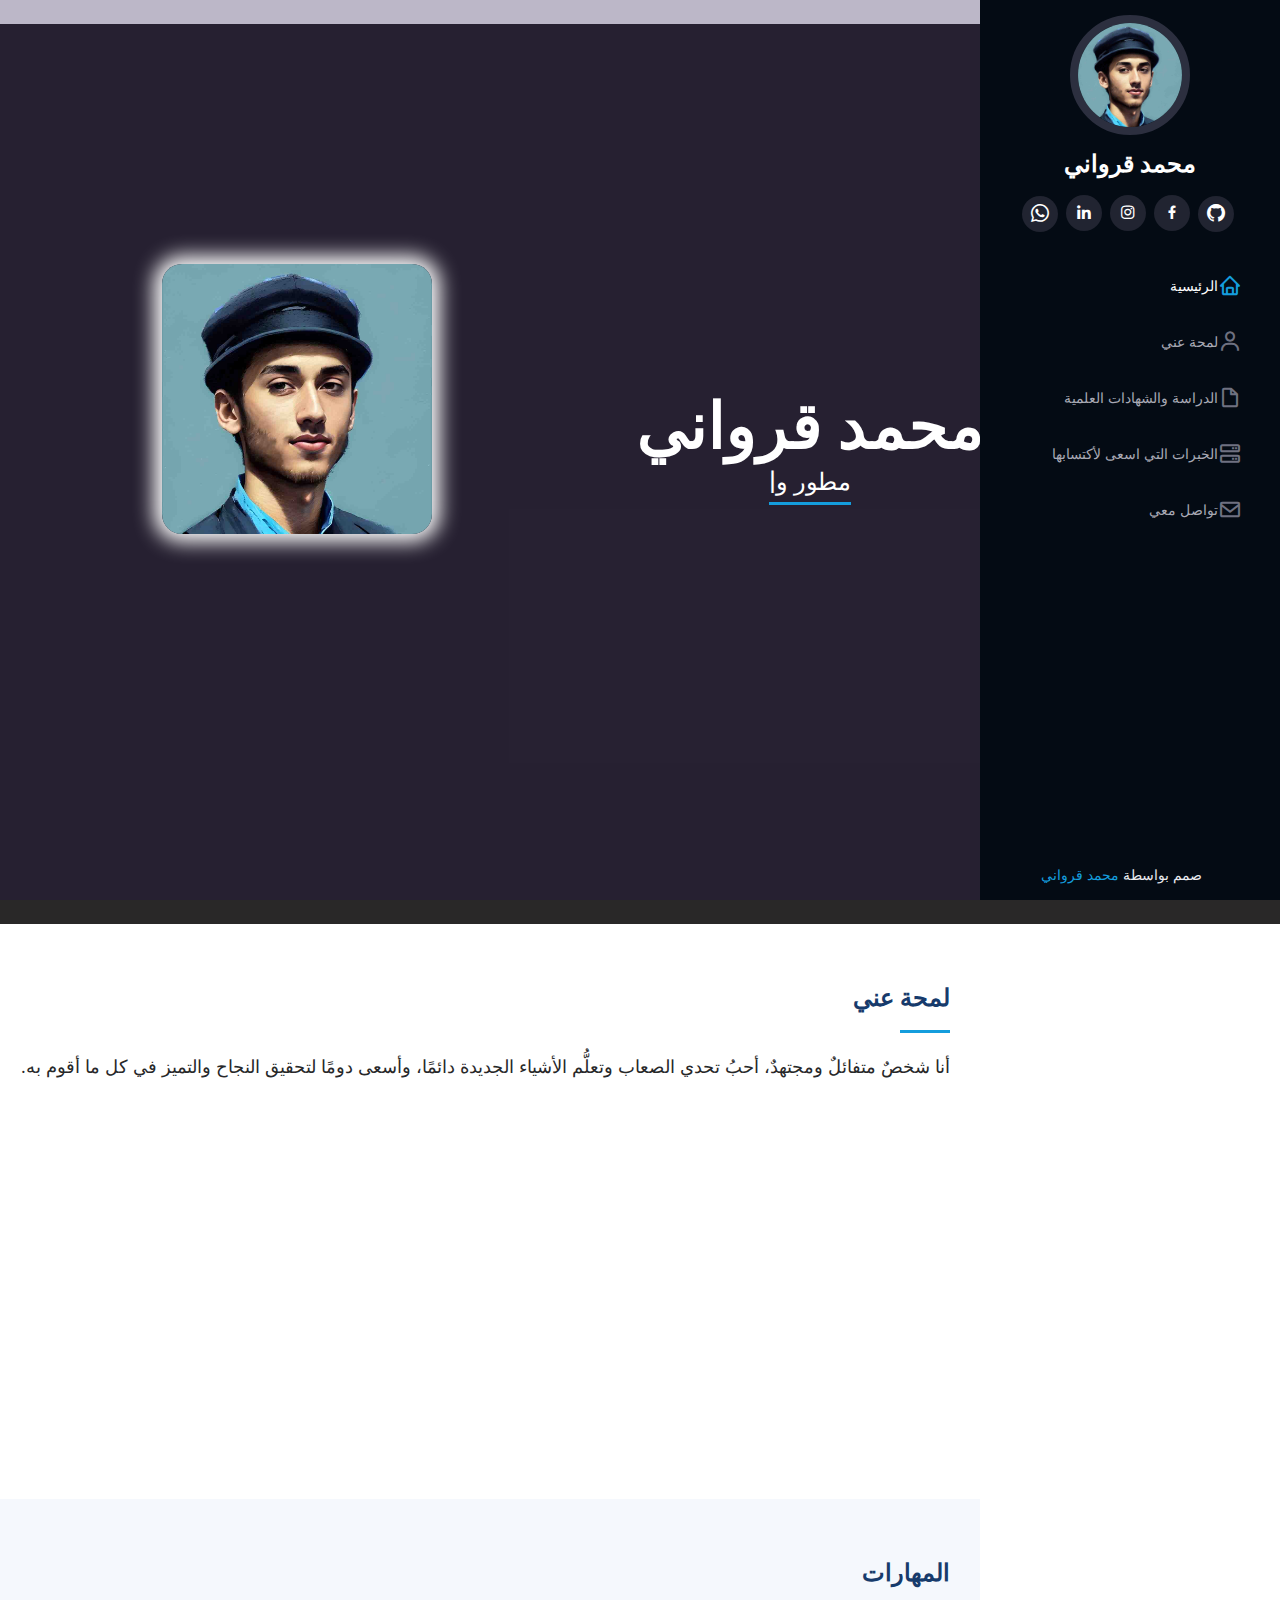
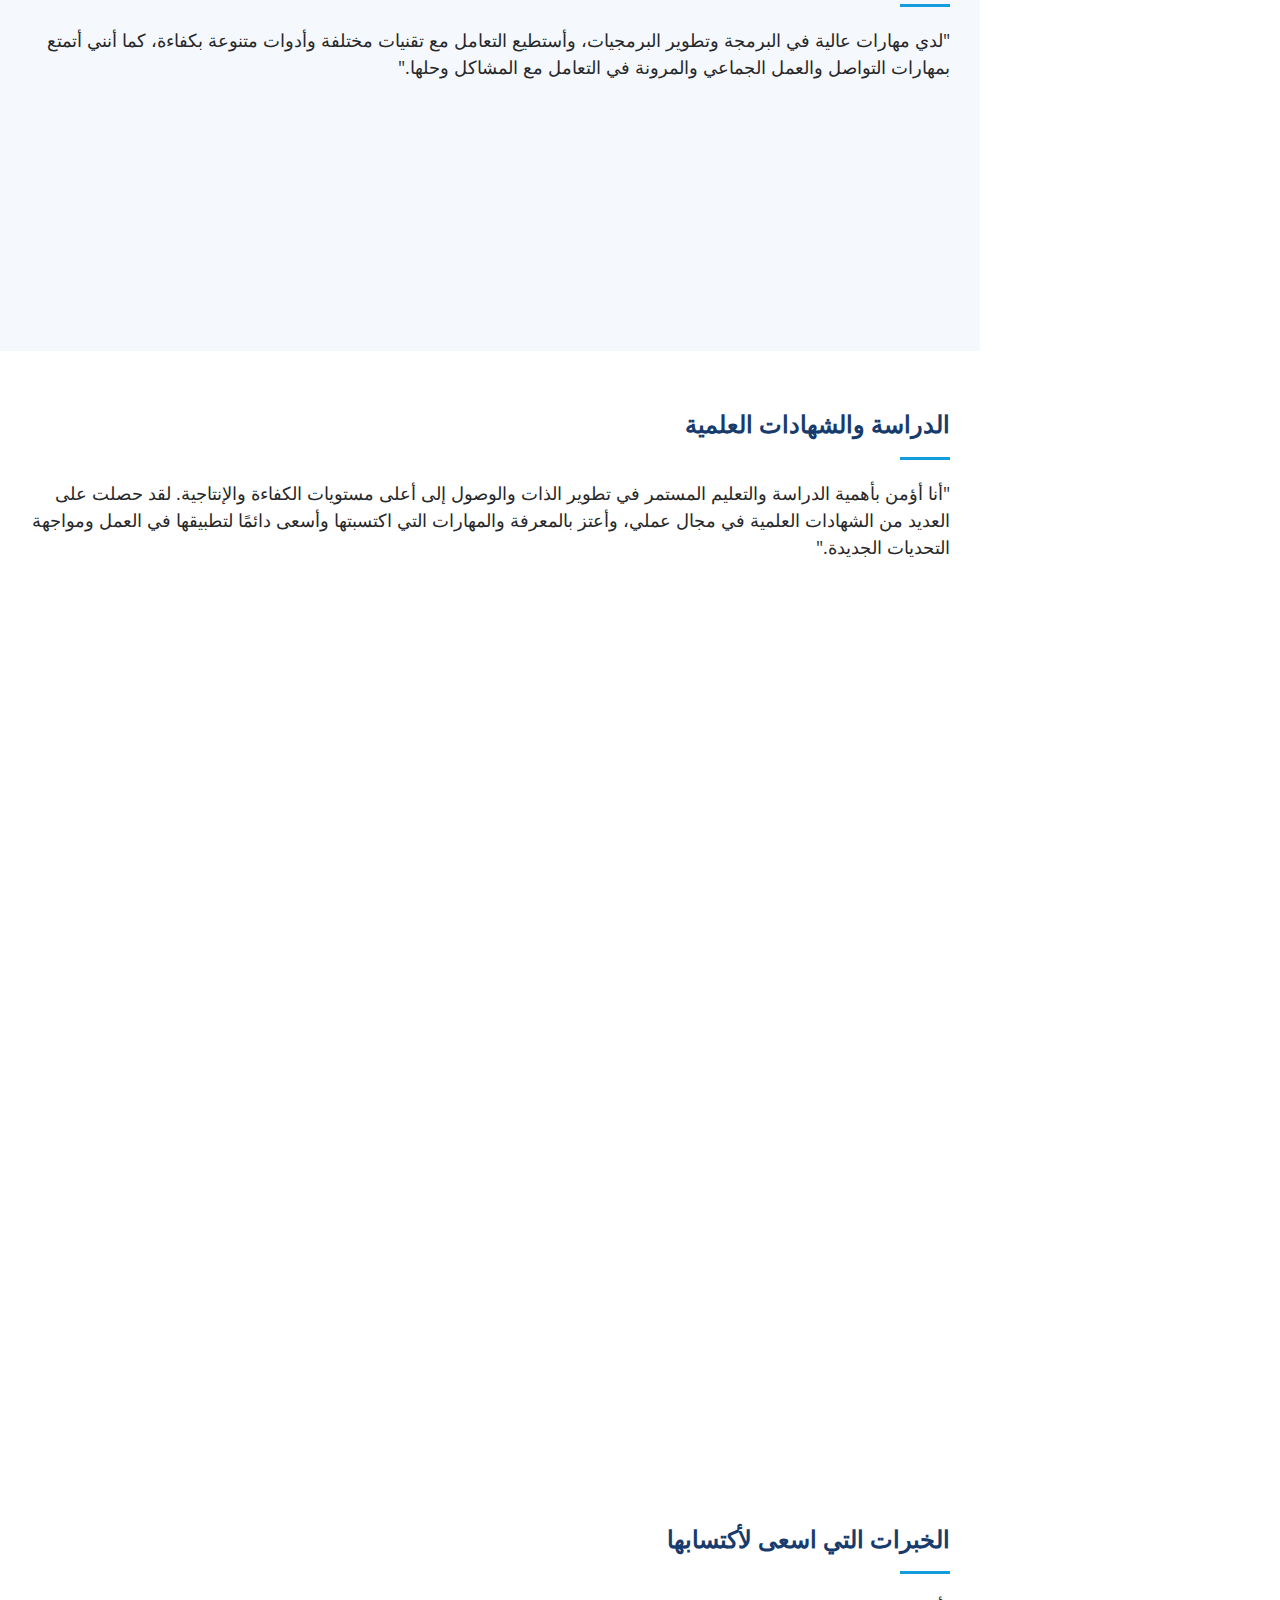
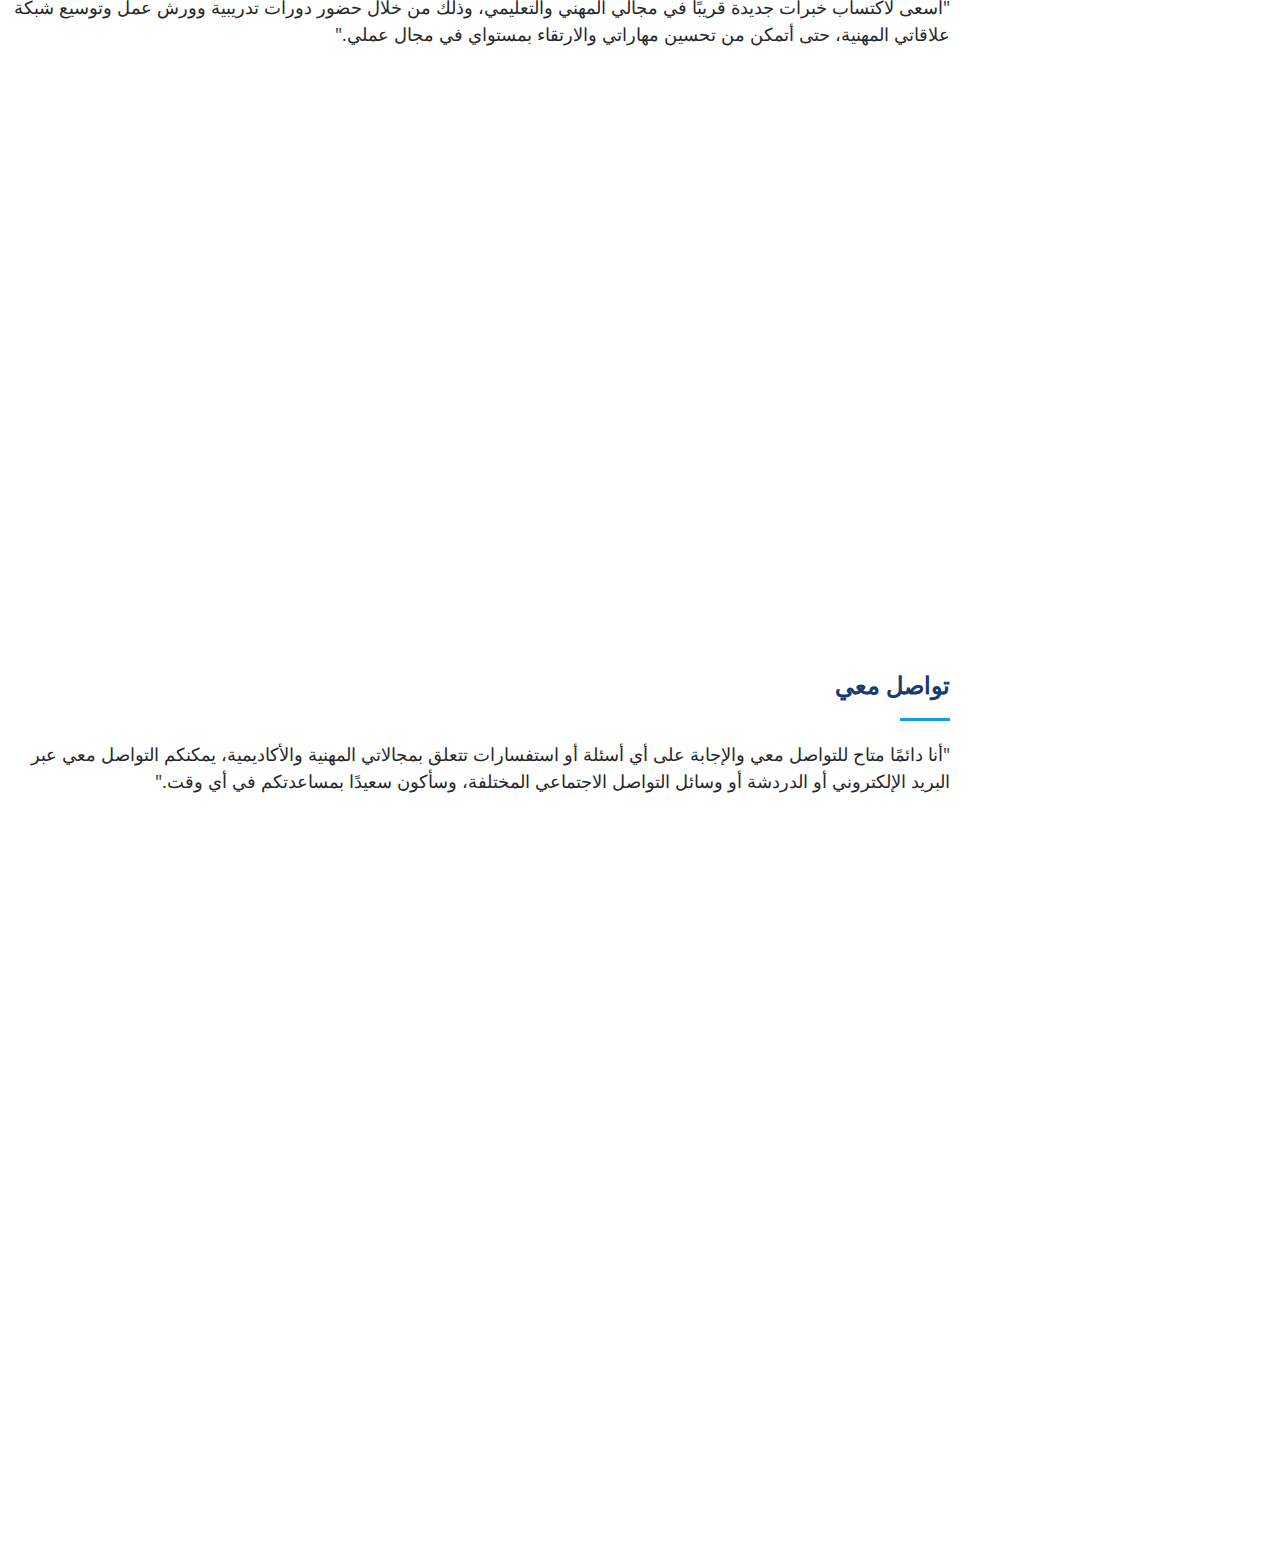
==== commit b5fec9f2: "Add English File" ====
--- a/index.html
+++ b/index.html
@@ -35,7 +35,10 @@
 
   <!-- ======= Mobile nav toggle button ======= -->
   <i class="bi bi-list mobile-nav-toggle d-xl-none"></i>
-
+  <!-- Lang-english- -->
+  <div class="lang">
+    <a href="./en.html">EN</a>
+  </div>
   <!-- ======= Header ======= -->
   <header id="header">
     <div class="d-flex flex-column ">
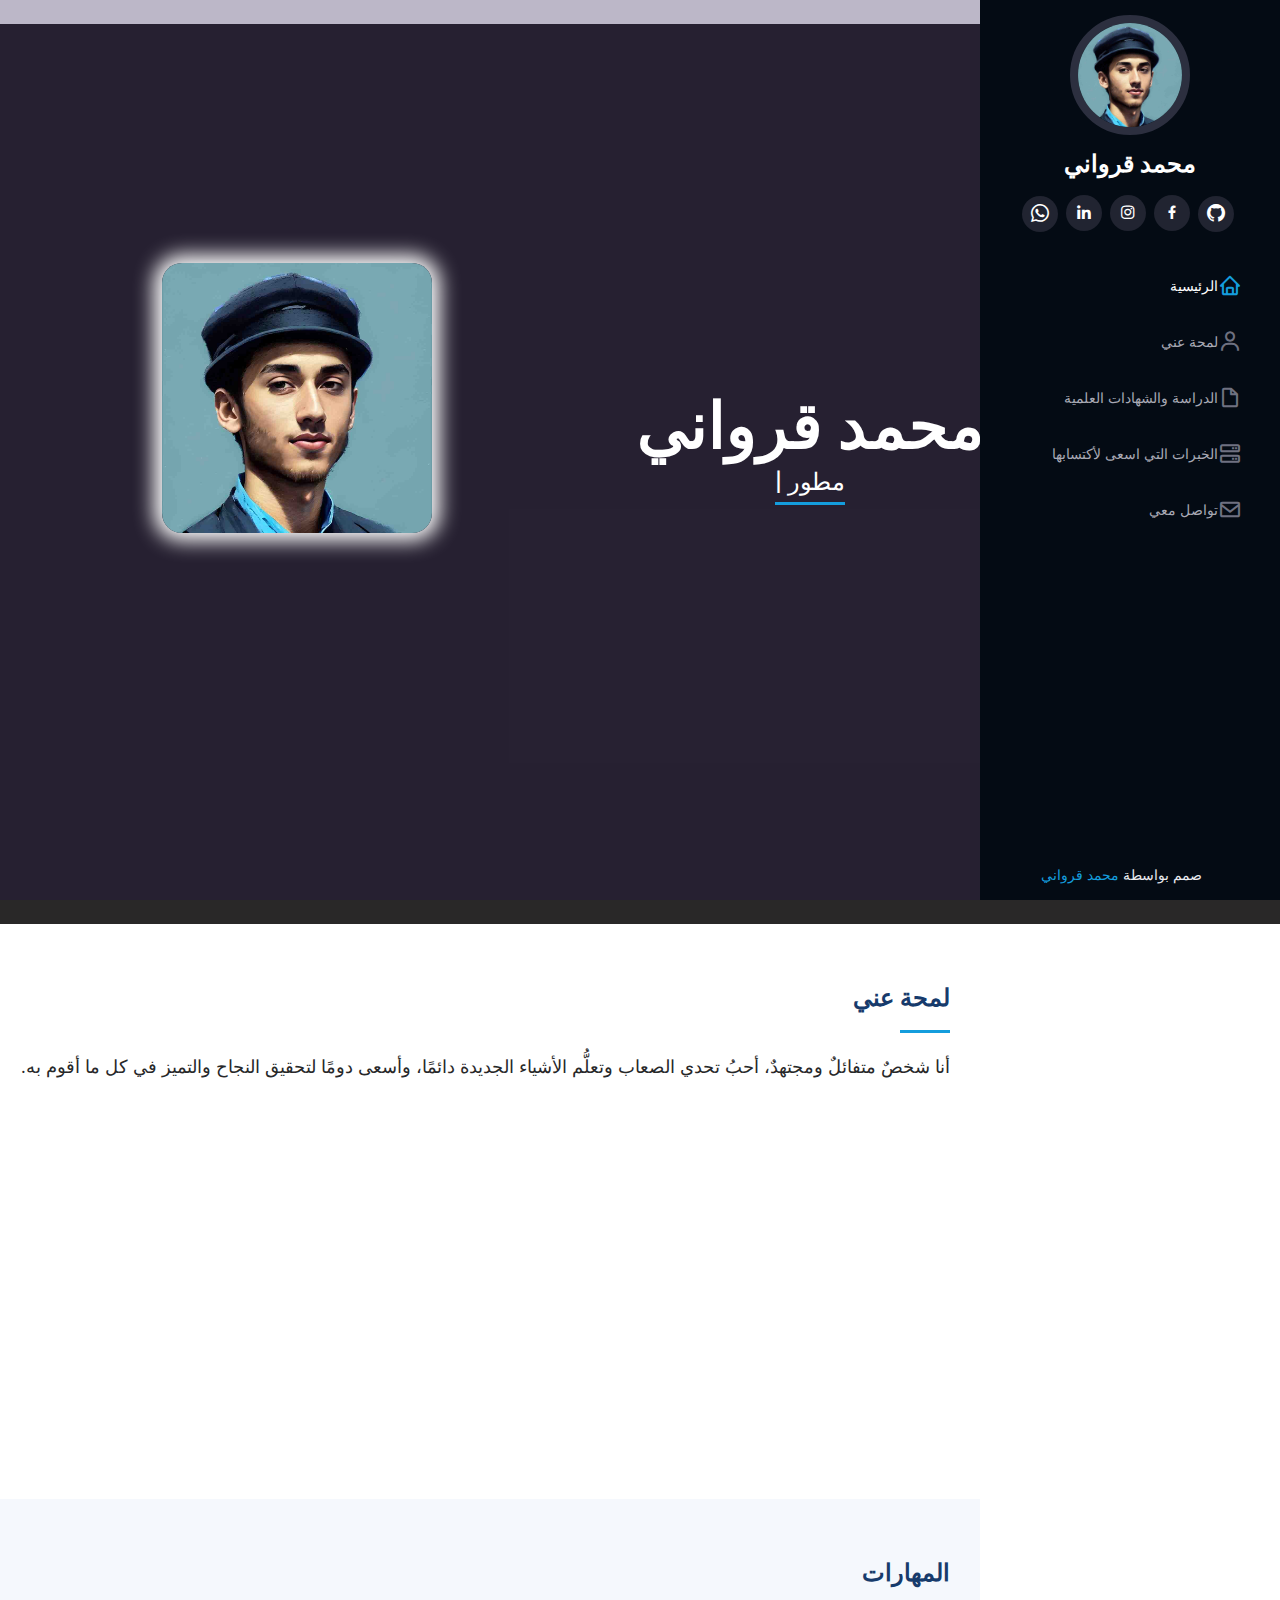
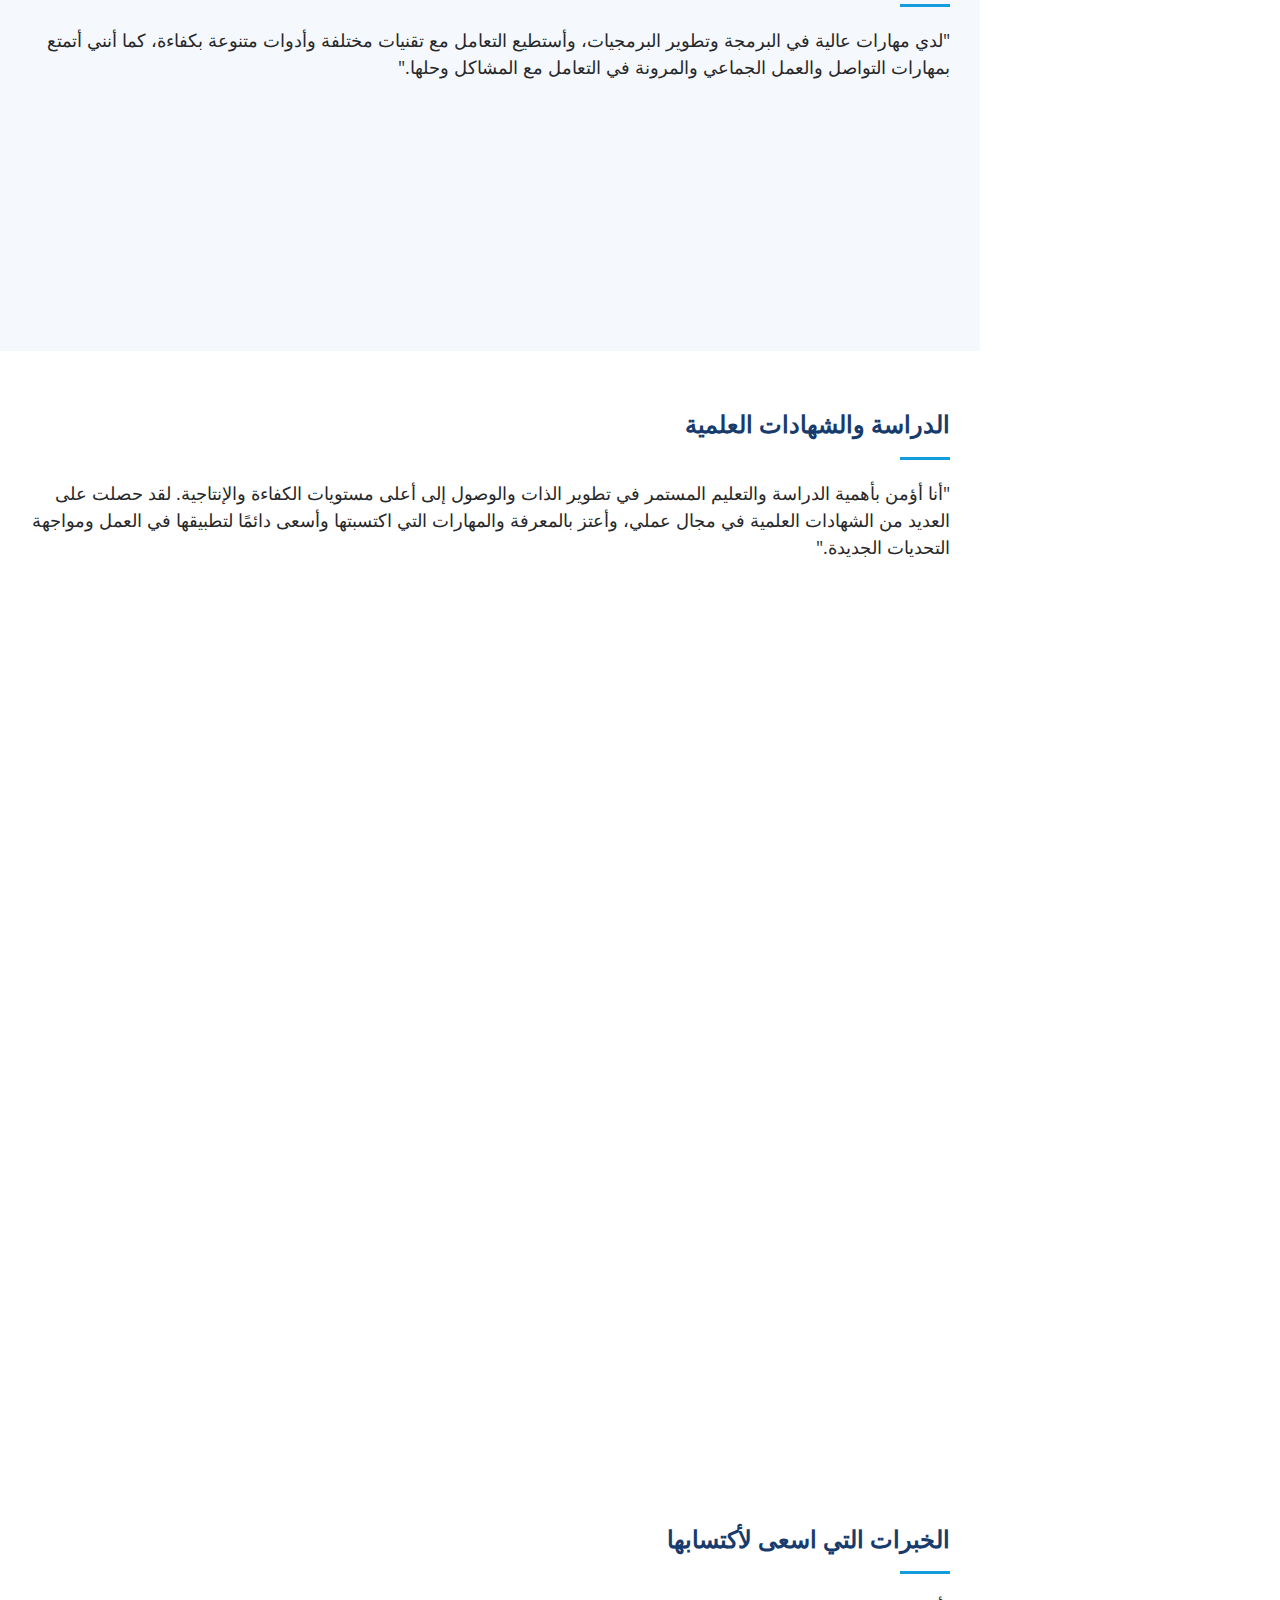
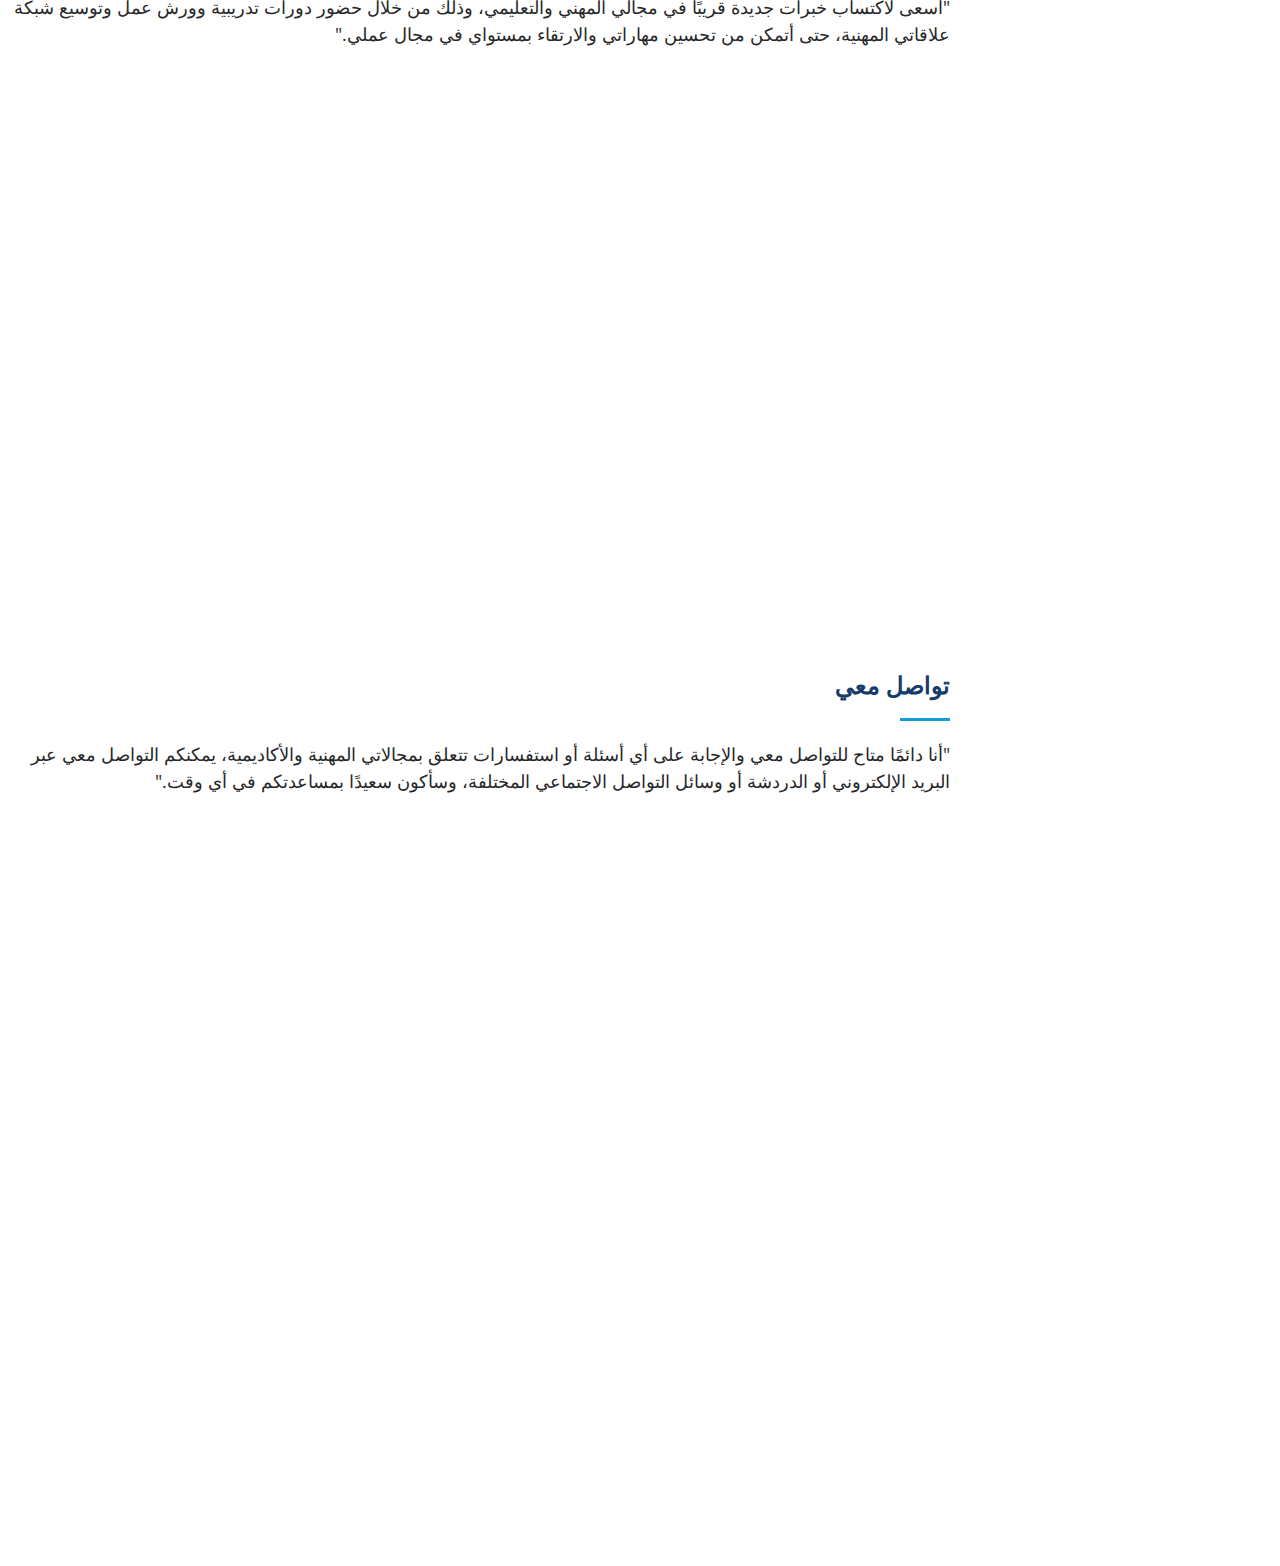
==== commit 0fcc70c4: "Update index.html" ====
--- a/index.html
+++ b/index.html
@@ -298,7 +298,7 @@
             <div class="info">
               <div class="address">
                 <i class="bi bi-geo-alt"></i>
-                <p> <strong> الموقع:</strong> <span> سورية , دمشق , شارع بغداد </span></p>
+                <p> <strong> الموقع:</strong> <span> الامارات , ابوظبي ,  محمد بن زايد </span></p>
               </div>
 
               <div class="email">
@@ -308,7 +308,7 @@
 
               <div class="phone">
                 <i class="bi bi-phone"></i>
-                <p> <strong>الموبايل:</strong><span>+963988018951</span> </p>
+                <p> <strong>الموبايل:</strong><span>+971502192504</span> </p>
               </div>
 
               <iframe src="https://www.google.com/maps/embed?pb=!1m18!1m12!1m3!1d831.5950123219482!2d36.31043903046189!3d33.51750321643759!2m3!1f0!2f0!3f0!3m2!1i1024!2i768!4f13.1!3m3!1m2!1s0x1518e6d91a122987%3A0x987654a96d05fff3!2z2YXYs9is2K8g2KfZhNij2YLYtdin2KjYjCDYr9mF2LTZgtiMINiz2YjYsdmK2Kc!5e0!3m2!1sar!2s!4v1688729668110!5m2!1sar!2s" frameborder="0" style="border:0; width: 100%; height: 290px;" allowfullscreen></iframe>
@@ -379,4 +379,4 @@
 
 </body>
 
-</html>+</html>
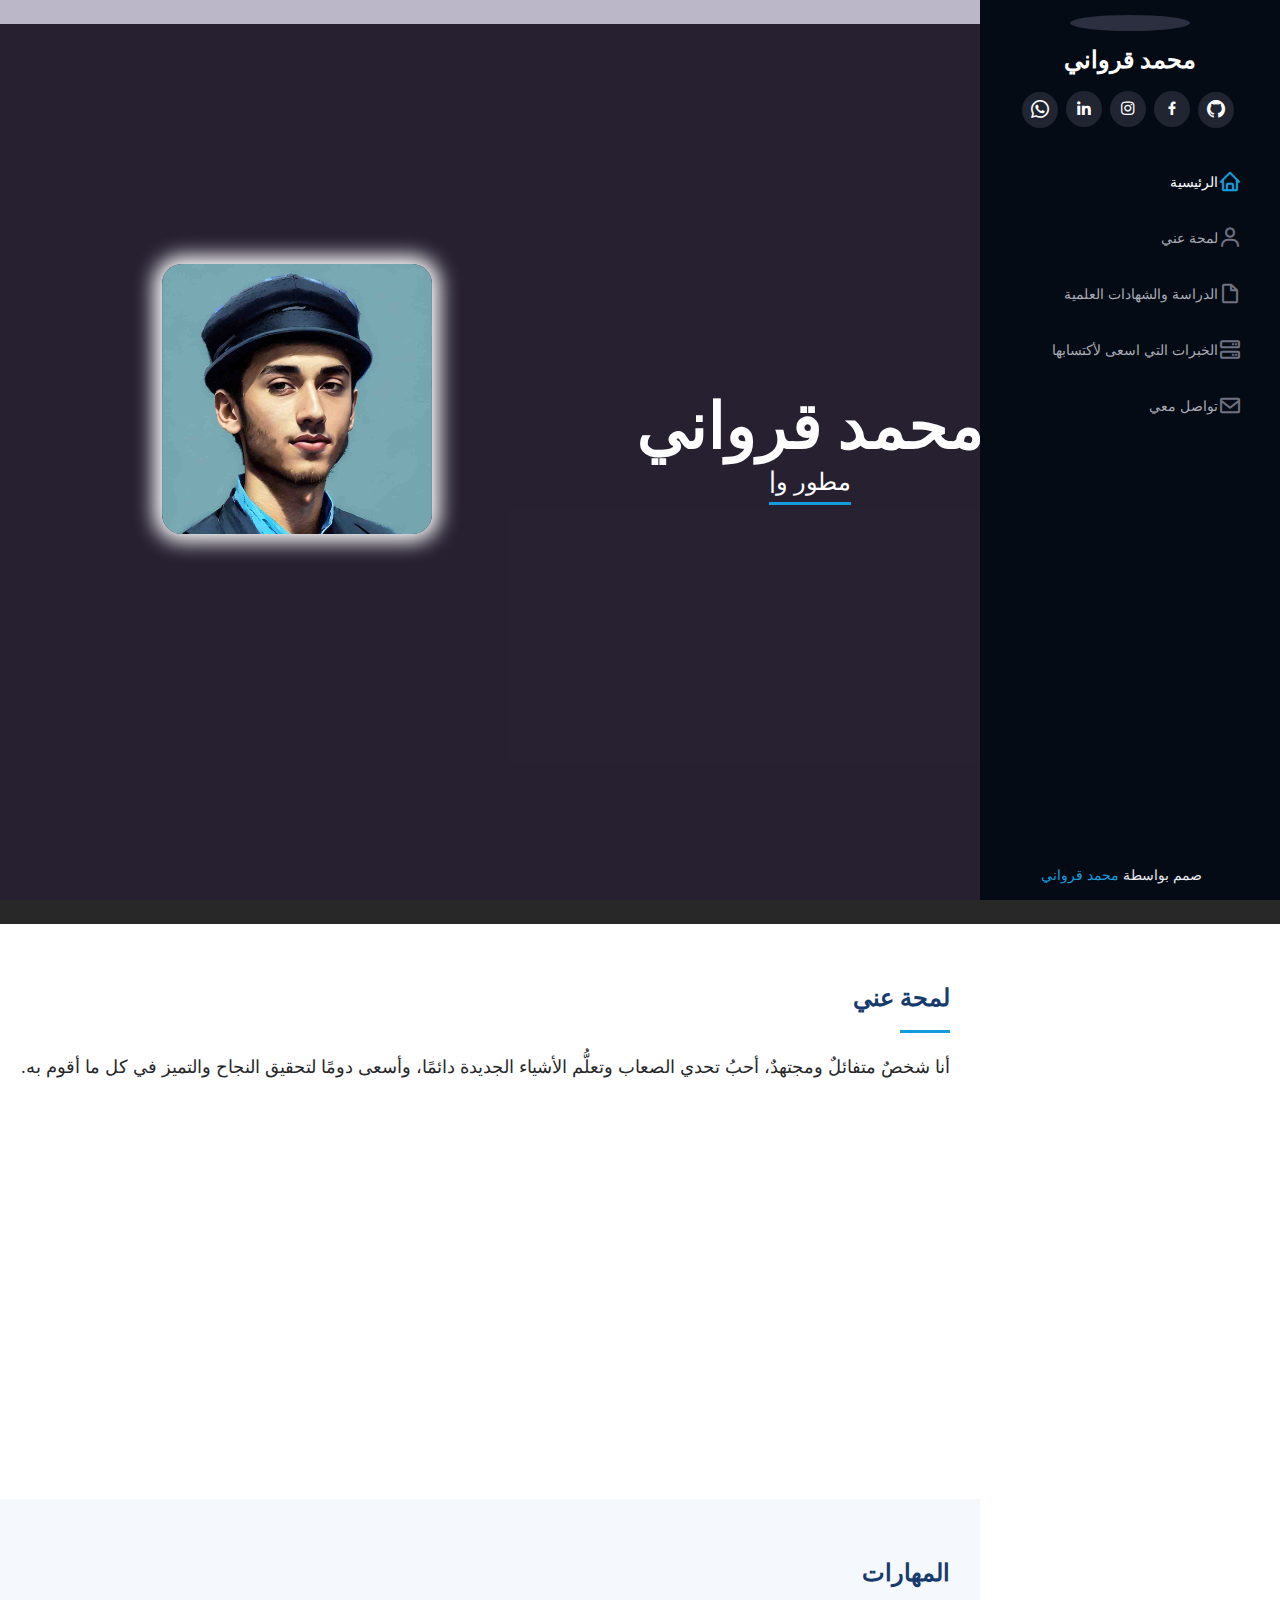
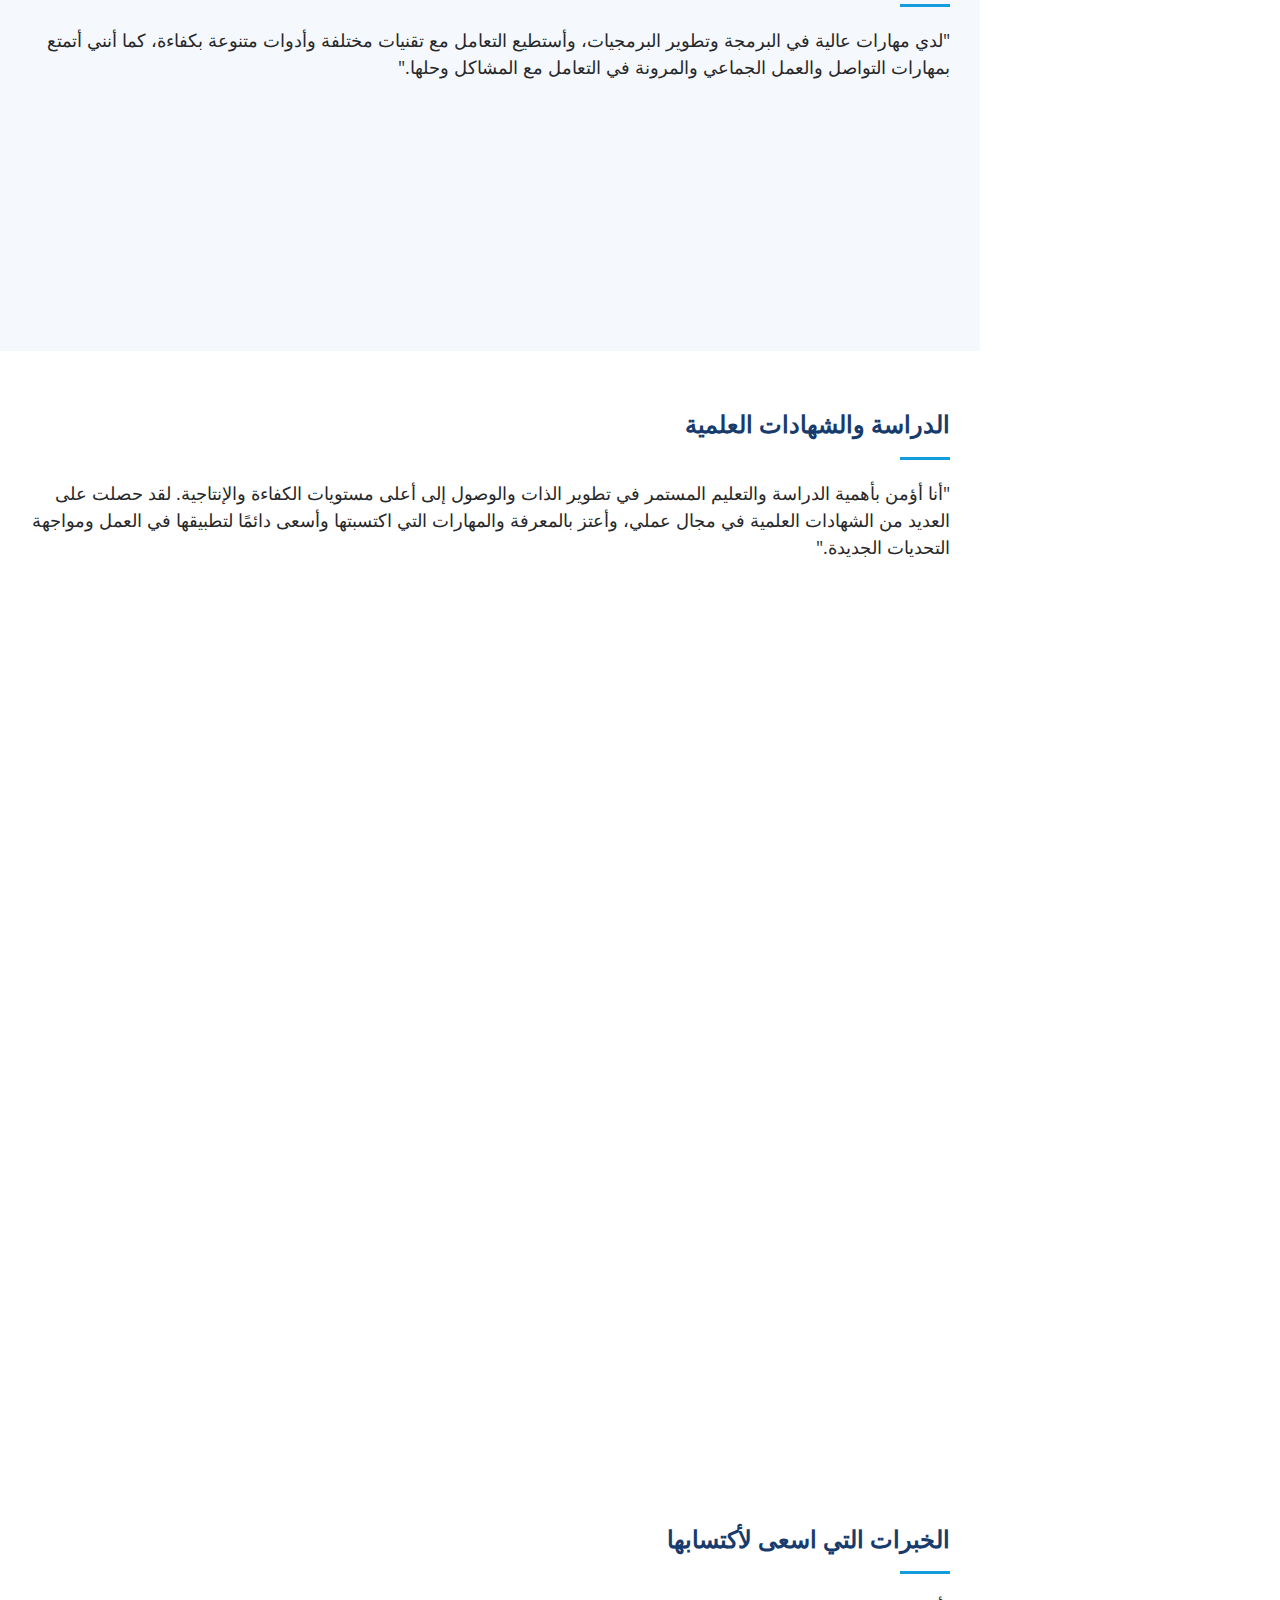
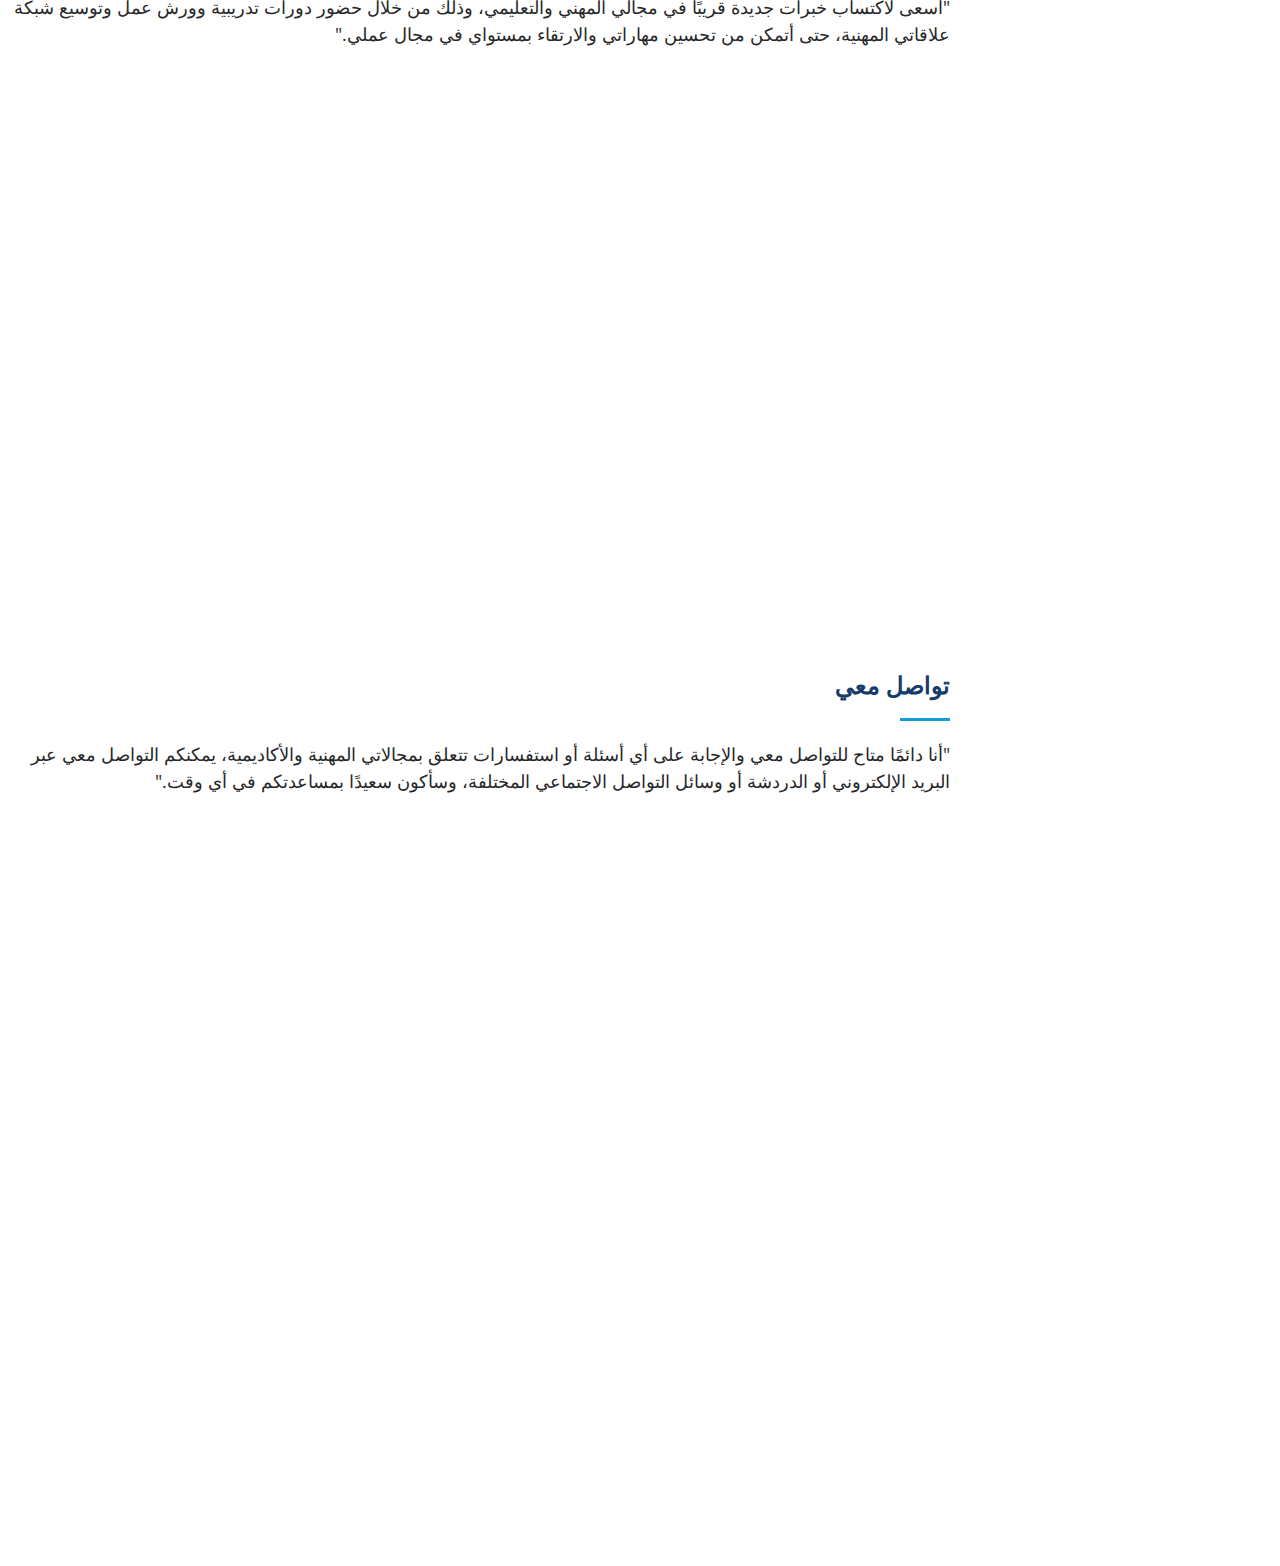
==== commit 2a655ca6: "Update index.html" ====
--- a/index.html
+++ b/index.html
@@ -44,7 +44,7 @@
     <div class="d-flex flex-column ">
 
       <div class="profile">
-        <img src="assets/img/profile-img.jpg" alt="" class="img-fluid rounded-circle">
+        <img src="assets/img/im.jpg" alt="" class="img-fluid rounded-circle">
         <h1 class="text-light"><a href="index.html">محمد قرواني</a></h1>
         <div class="social-links mt-3 text-center">
           <a href="https://github.com/MuhammedQR" target="_blank" class="github"><i class="bi bi-github"></i></i></a>
@@ -119,7 +119,7 @@
             </p>
           </div>
           <div class="col-lg-4" data-aos="fade-right">
-            <img src="assets/img/profile-img.jpg" class="img-fluid" alt="">
+            <img src="assets/img/im.jpg" class="img-fluid" alt="">
           </div> 
         </div>
 
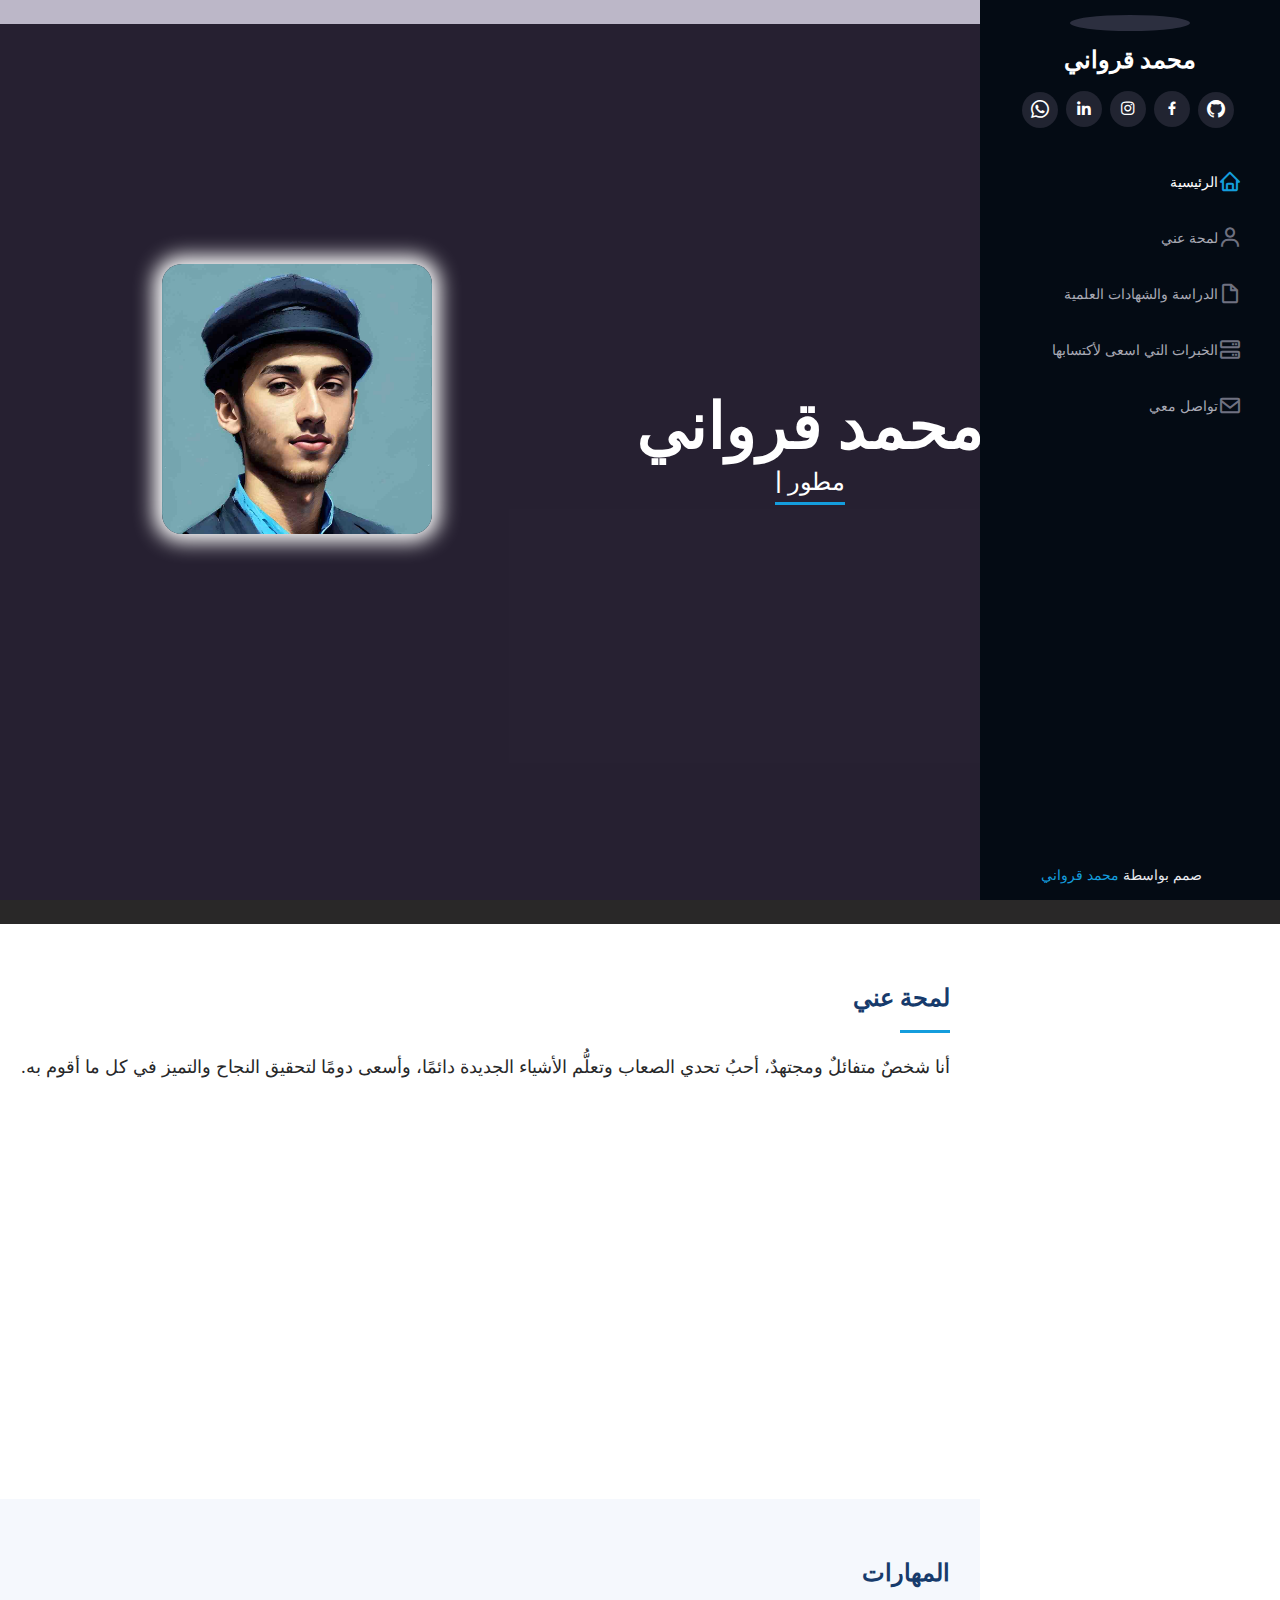
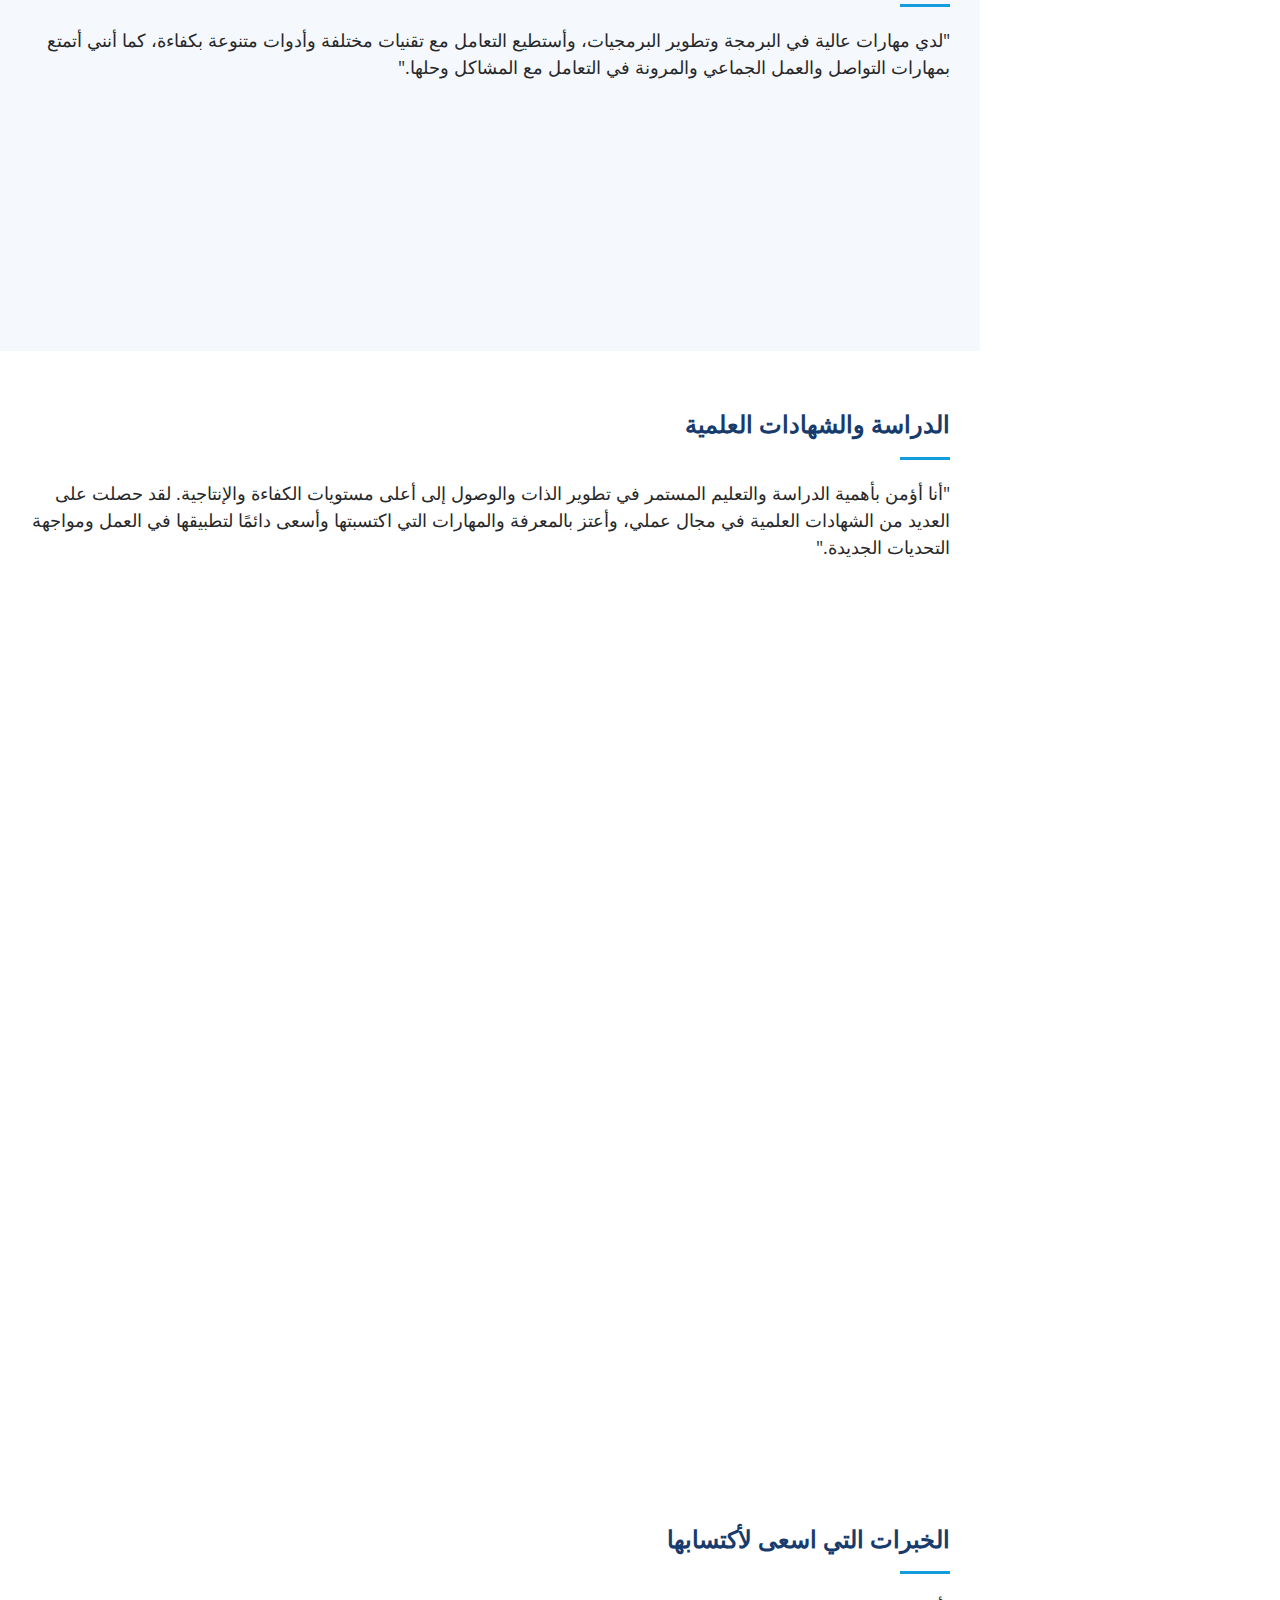
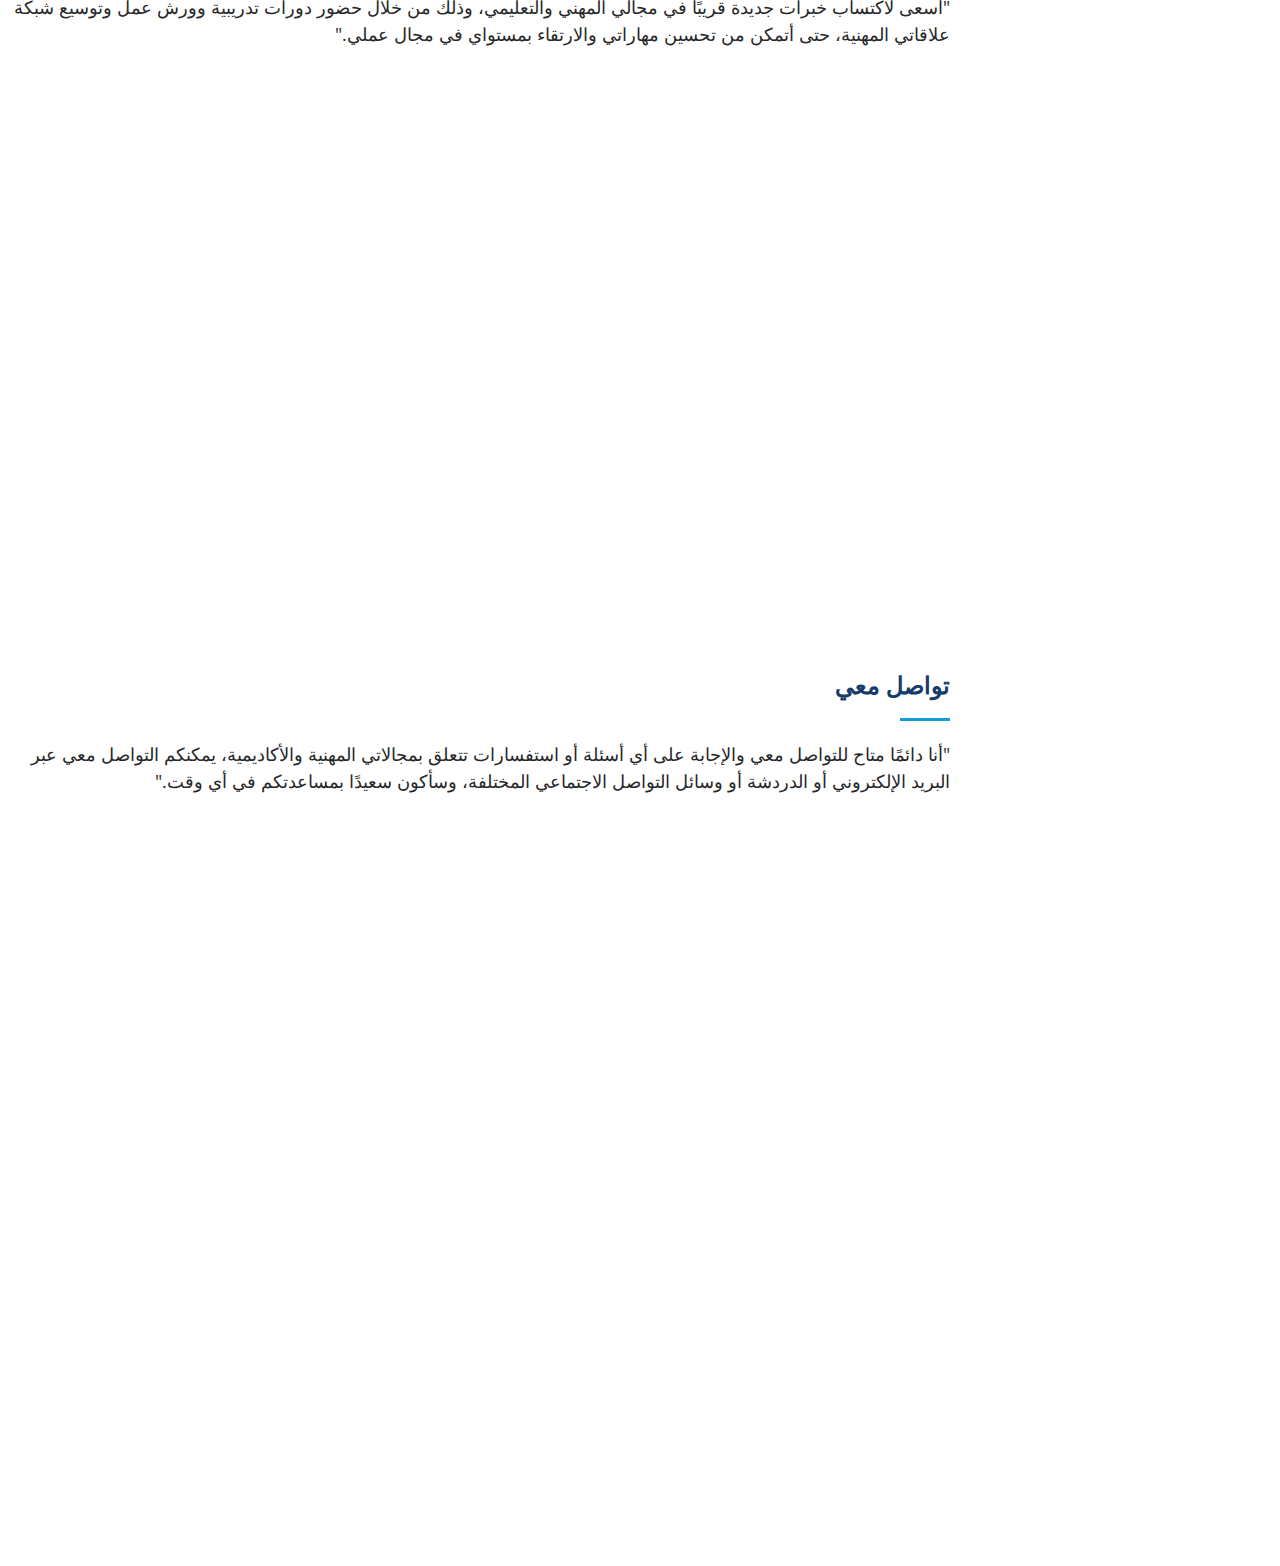
==== commit 39cdcb8f: "Update index.html" ====
--- a/index.html
+++ b/index.html
@@ -102,20 +102,20 @@
               <div class="col-lg-6">
                 <ul>
                   <li><i class="bi bi-chevron-left"></i> <strong>   الميلاد  :  </strong> <span>   6/6/2001 </span> </li>
-                  <li><i class="bi bi-chevron-left"></i> <strong>  الموبايل :  </strong> <span>  +963988018951</span> </li>
-                  <li><i class="bi bi-chevron-left"></i> <strong>  المدينة :  </strong> <span> دمشق</span> </li>
+                  <li><i class="bi bi-chevron-left"></i> <strong>  الموبايل :  </strong> <span>  +971 502192504</span> </li>
+                  <li><i class="bi bi-chevron-left"></i> <strong>  المدينة :  </strong> <span>ابوظبي</span> </li>
                 </ul>
               </div>
               <div class="col-lg-6">
                 <ul>
-                  <li><i class="bi bi-chevron-left"></i> <strong>  العمر :  </strong> <span>  22 </span> </li>
-                  <li><i class="bi bi-chevron-left"></i> <strong>  الشهادة :  </strong> <span>  الجامعية </span> </li>
+                  <li><i class="bi bi-chevron-left"></i> <strong>  العمر :  </strong> <span>  23</span> </li>
+                  <li><i class="bi bi-chevron-left"></i> <strong>  الشهادة :  </strong> <span>  الدبلوم </span> </li>
                   <li ><i class="bi bi-chevron-left"></i> <strong>   الايميل : </strong> <span class="email"> <a href="mailto:mohamadkarawani8@gmail.com ">mohamadkarawani8@gmail.com </a>  </span> </li>
                 </ul>
               </div>
             </div>
             <p>
-              "أنا حاصلٌ على شهادة  دبلوم تقاني من المعهد التقني للحاسوب في جامعةدمشق، حيث تلقيتُ تعليماً شاملاً في مجالات عدة من ضمنها البرمجة وتطوير البرمجيات والشبكات، وأنا مستعدٌ دائماً لتطبيق المهارات والمعرفة التي اكتسبتُها في مجال عملي كمبرمج ومطور ويب."
+              " حاصلٌ على شهادة  دبلوم تقاني من المعهد التقني للحاسوب في جامعةدمشق، حيث تلقيتُ تعليماً شاملاً في مجالات عدة من ضمنها البرمجة وتطوير البرمجيات والشبكات، وأنا مستعدٌ دائماً لتطبيق المهارات والمعرفة التي اكتسبتُها في مجال عملي كمبرمج ومطور ويب."
             </p>
           </div>
           <div class="col-lg-4" data-aos="fade-right">
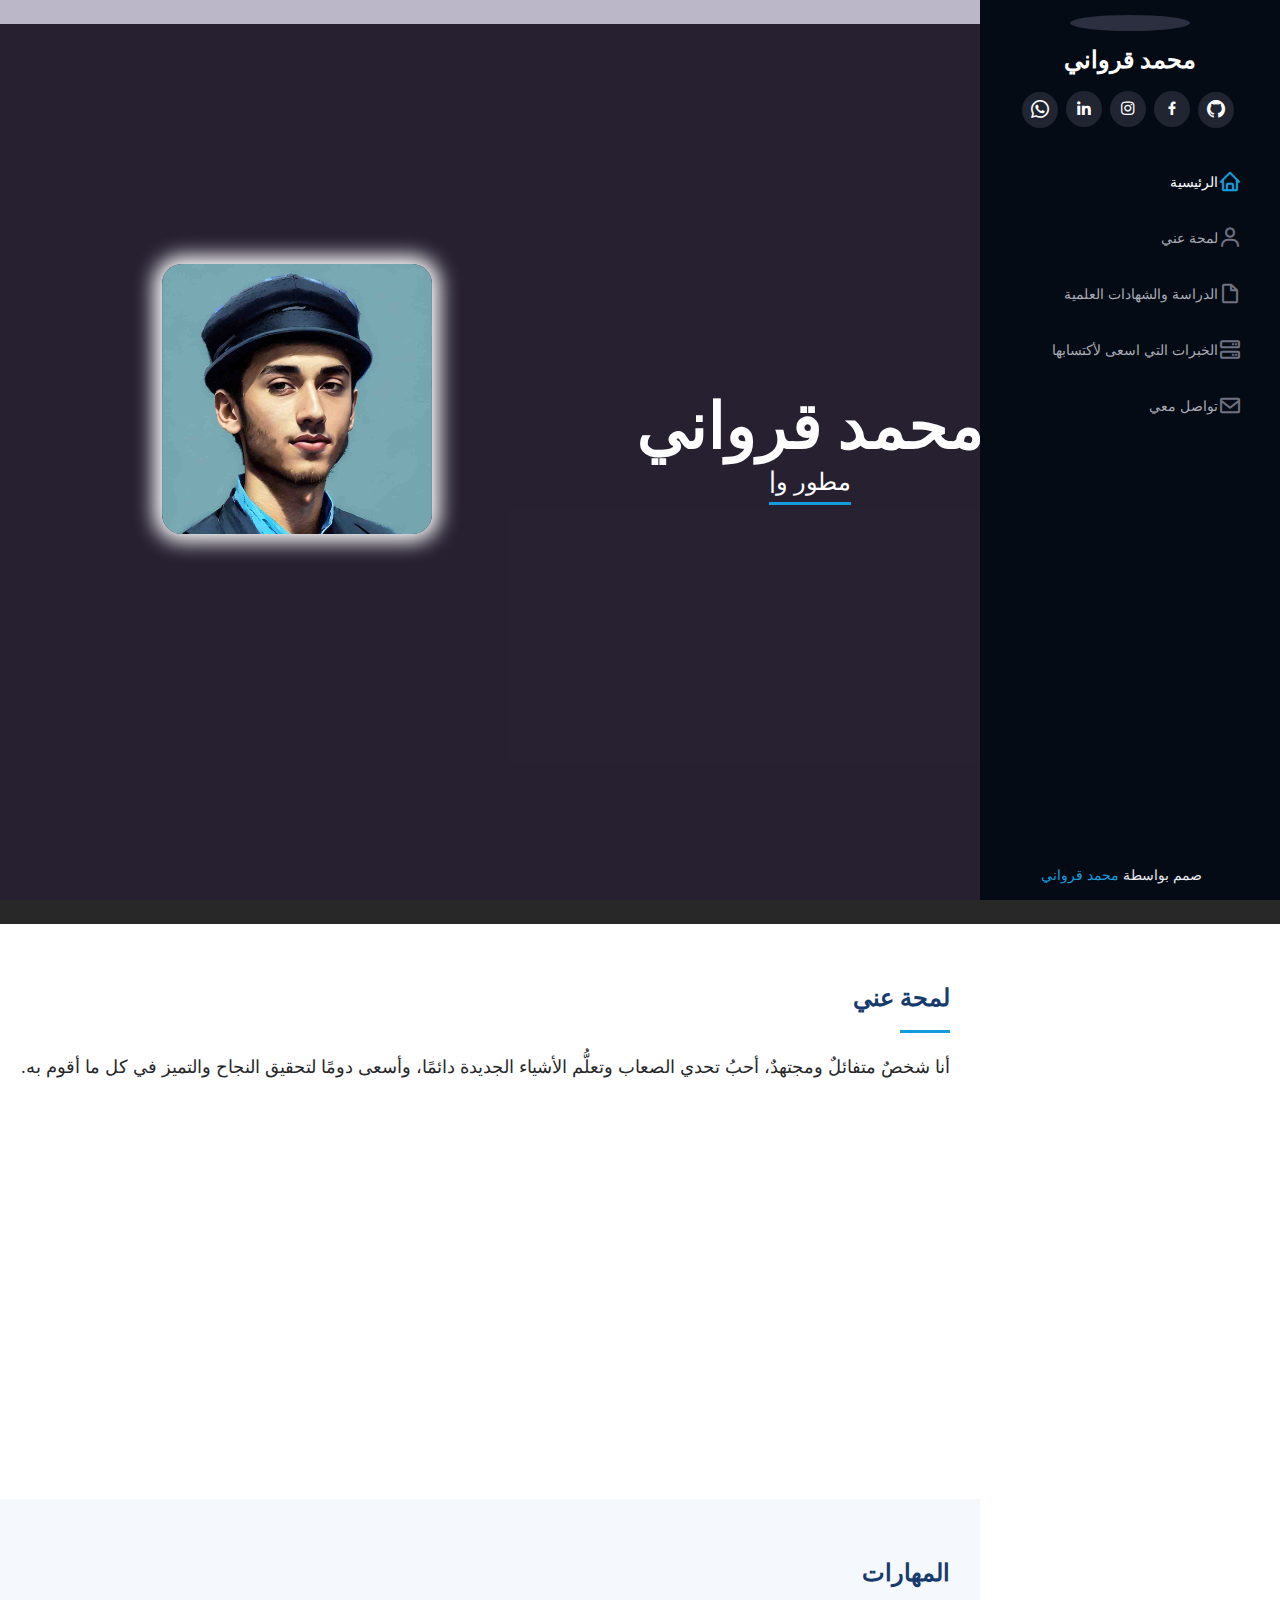
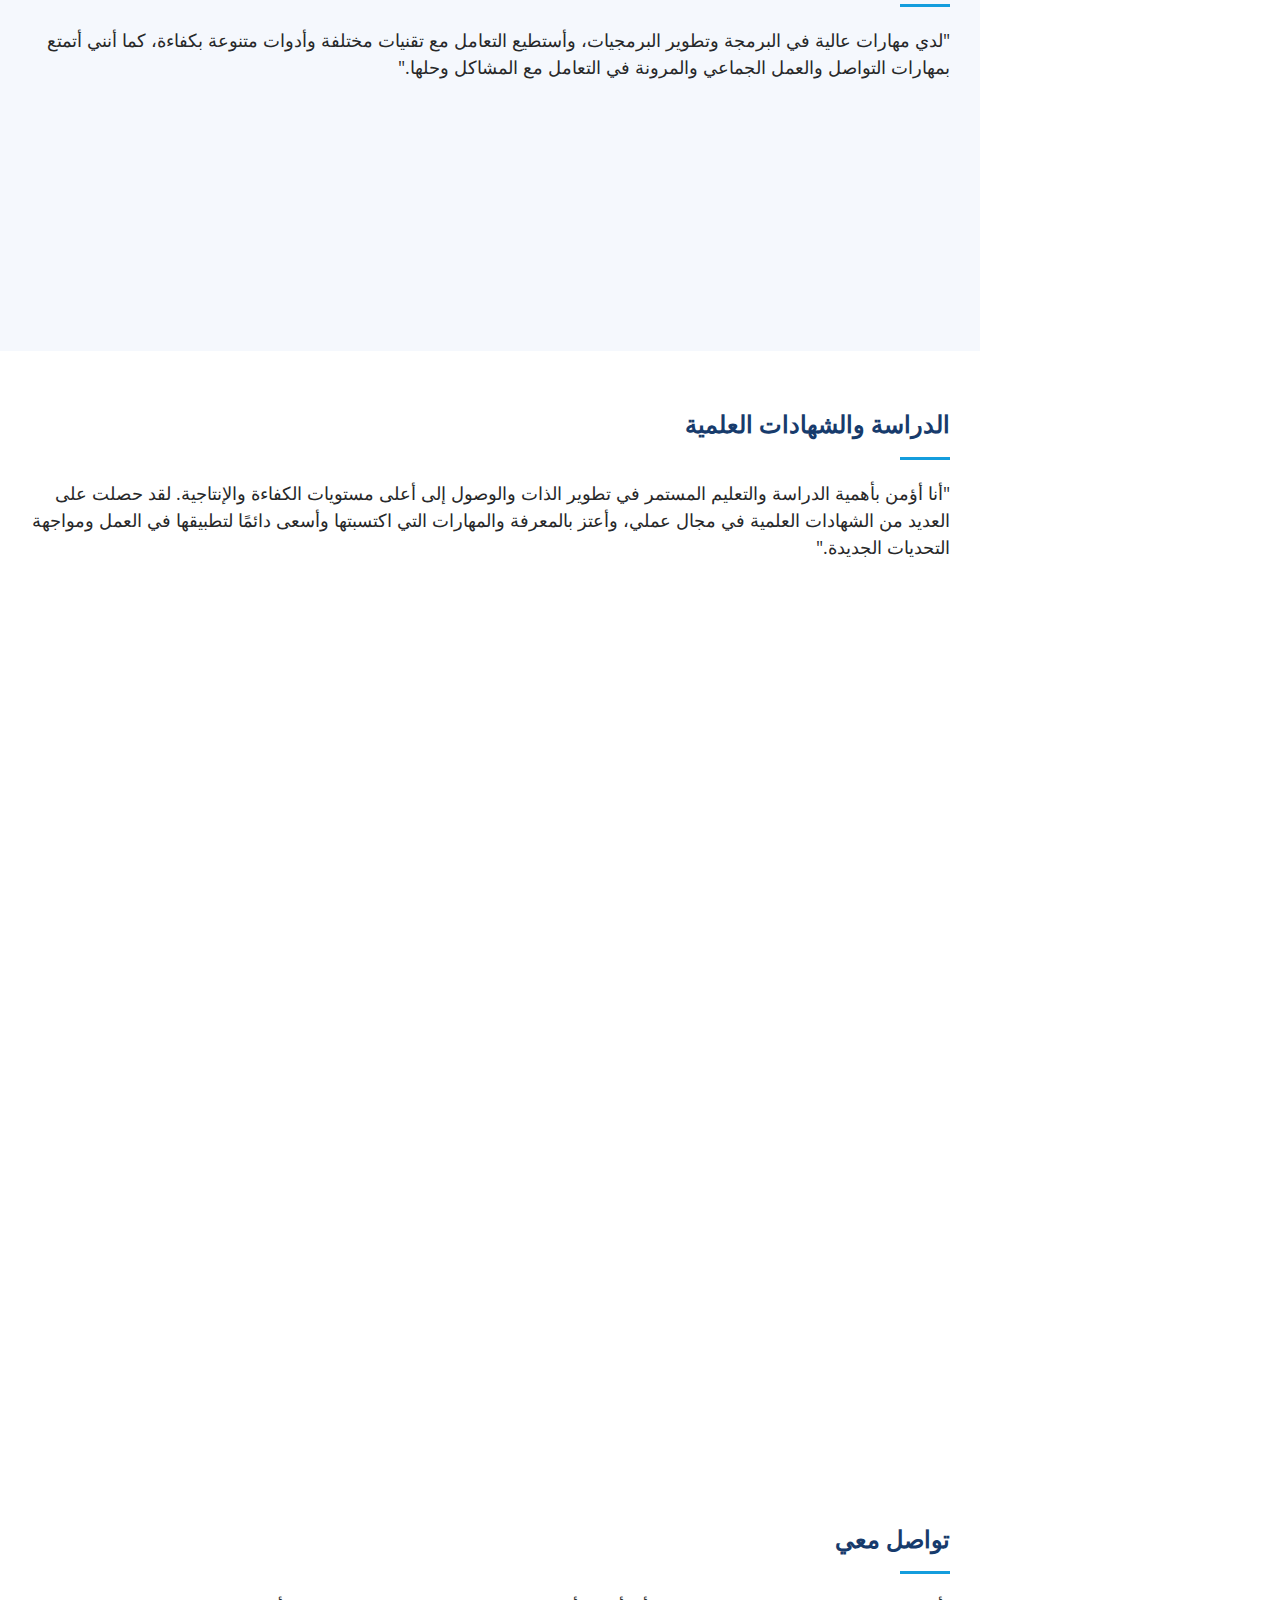
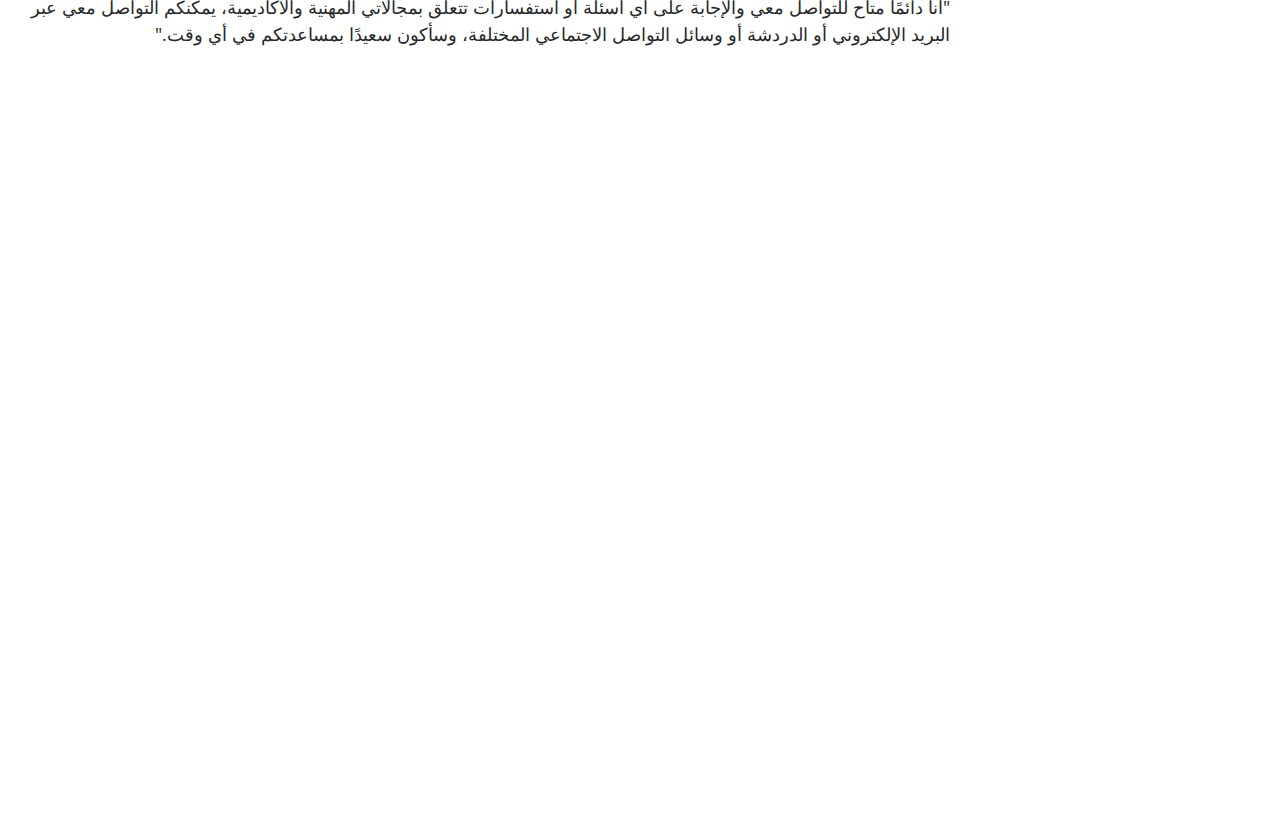
==== commit 8b962088: "Update index.html" ====
--- a/index.html
+++ b/index.html
@@ -238,51 +238,6 @@
       </div>
     </section><!-- End studying Section -->
 
-    <!-- ======= experiences Section ======= -->
-    <section id="experiences" class="experiences">
-      <div class="container">
-
-        <div class="section-title">
-          <h2> الخبرات التي اسعى لأكتسابها</h2>
-          <p>"أسعى لاكتساب خبرات جديدة قريبًا في مجالي المهني والتعليمي، وذلك من خلال حضور دورات تدريبية وورش عمل وتوسيع شبكة علاقاتي المهنية، حتى أتمكن من تحسين مهاراتي والارتقاء بمستواي في مجال عملي."</p>
-        </div>
-
-        <div class="row">
-          <div class="col-lg-4 col-md-6 icon-box" data-aos="fade-up">
-            <div class="icon"><i class="bi bi-code-slash"></i></div>
-            <h4 class="title"><a href=""> تصميم وتطوير مواقع الويب المتقدمة </a></h4>
-            <p class="description"> تصميم وتطوير مواقع الويب المتقدمة وتحسينها باستخدام أحدث التقنيات والأدوات المستخدمة في المجال، بما في ذلك تطبيقات الويب والجوال والمواقع الإلكترونية الكبيرة والمعقدة.</p>
-          </div>
-          <div class="col-lg-4 col-md-6 icon-box" data-aos="fade-up" data-aos-delay="100">
-            <div class="icon"><i class="bi bi-incognito"></i></div>
-            <h4 class="title"><a href="">تعلم العمل بالإطارات العملية</a></h4>
-            <p class="description">أرغب في تعلم العمل بالإطارات العملية (Frameworks) مثل React وAngular وVue.js وغيرها، وتحسين مهاراتي</p>
-          </div>
-          <div class="col-lg-4 col-md-6 icon-box" data-aos="fade-up" data-aos-delay="200">
-            <div class="icon"><i class="bi bi-hdd-rack-fill"></i></div>
-            <h4 class="title"><a href=""> البرمجة الخلفية باستخدام لغات البرمجة مثل PHP وغيرها،</a></h4>
-            <p class="description"> تصميم وتطوير قواعد البيانات، وكذلك فهمًا للأمان والتوافقية مع المتصفحات</p>
-          </div>
-          <div class="col-lg-4 col-md-6 icon-box" data-aos="fade-up" data-aos-delay="300">
-            <div class="icon"><i class="bi bi-shield-lock"></i></div>
-            <h4 class="title"><a href=""> تطوير الويب والأمن الإلكتروني</a></h4>
-            <p class="description">التعرف على أفضل الممارسات في تطوير الويب والأمن الإلكتروني والتوافقية مع المتصفحات والأجهزة المختلفة.</p>
-          </div>
-          <div class="col-lg-4 col-md-6 icon-box" data-aos="fade-up" data-aos-delay="400">
-            <div class="icon"><i class="bi bi-cloud-download"></i></div>
-            <h4 class="title"><a href=""> تطوير تطبيقات الويب القائمة على السحابة (Cloud-based) </a></h4>
-            <p class="description">تعلم كيفية تطوير تطبيقات الويب القائمة على السحابة (Cloud-based) والتعرف على أدوات وخدمات الحوسبة السحابية المختلفة مثل AWS وGoogle Cloud وAzure.</p>
-          </div>
-          <div class="col-lg-4 col-md-6 icon-box" data-aos="fade-up" data-aos-delay="500">
-            <div class="icon"><i class="bi bi-database"></i></div>
-            <h4 class="title"><a href="">تعلم كيفية استخدام قواعد البيانات المختلفة وإدارتها وتحسينها</a></h4>
-            <p class="description">تعلم كيفية استخدام قواعد البيانات المختلفة وإدارتها وتحسينها، بما في ذلك MySQL وMongoDB وOracle وغيرها، والتعرف على أفضل الممارسات في تصميم قواعد البيانات وتحسين الأداء.</p>
-          </div>
-        </div>
-
-      </div>
-    </section><!-- End experiences Section -->
-
     <!-- ======= Contact Section ======= -->
     <section id="contact" class="contact">
       <div class="container">
